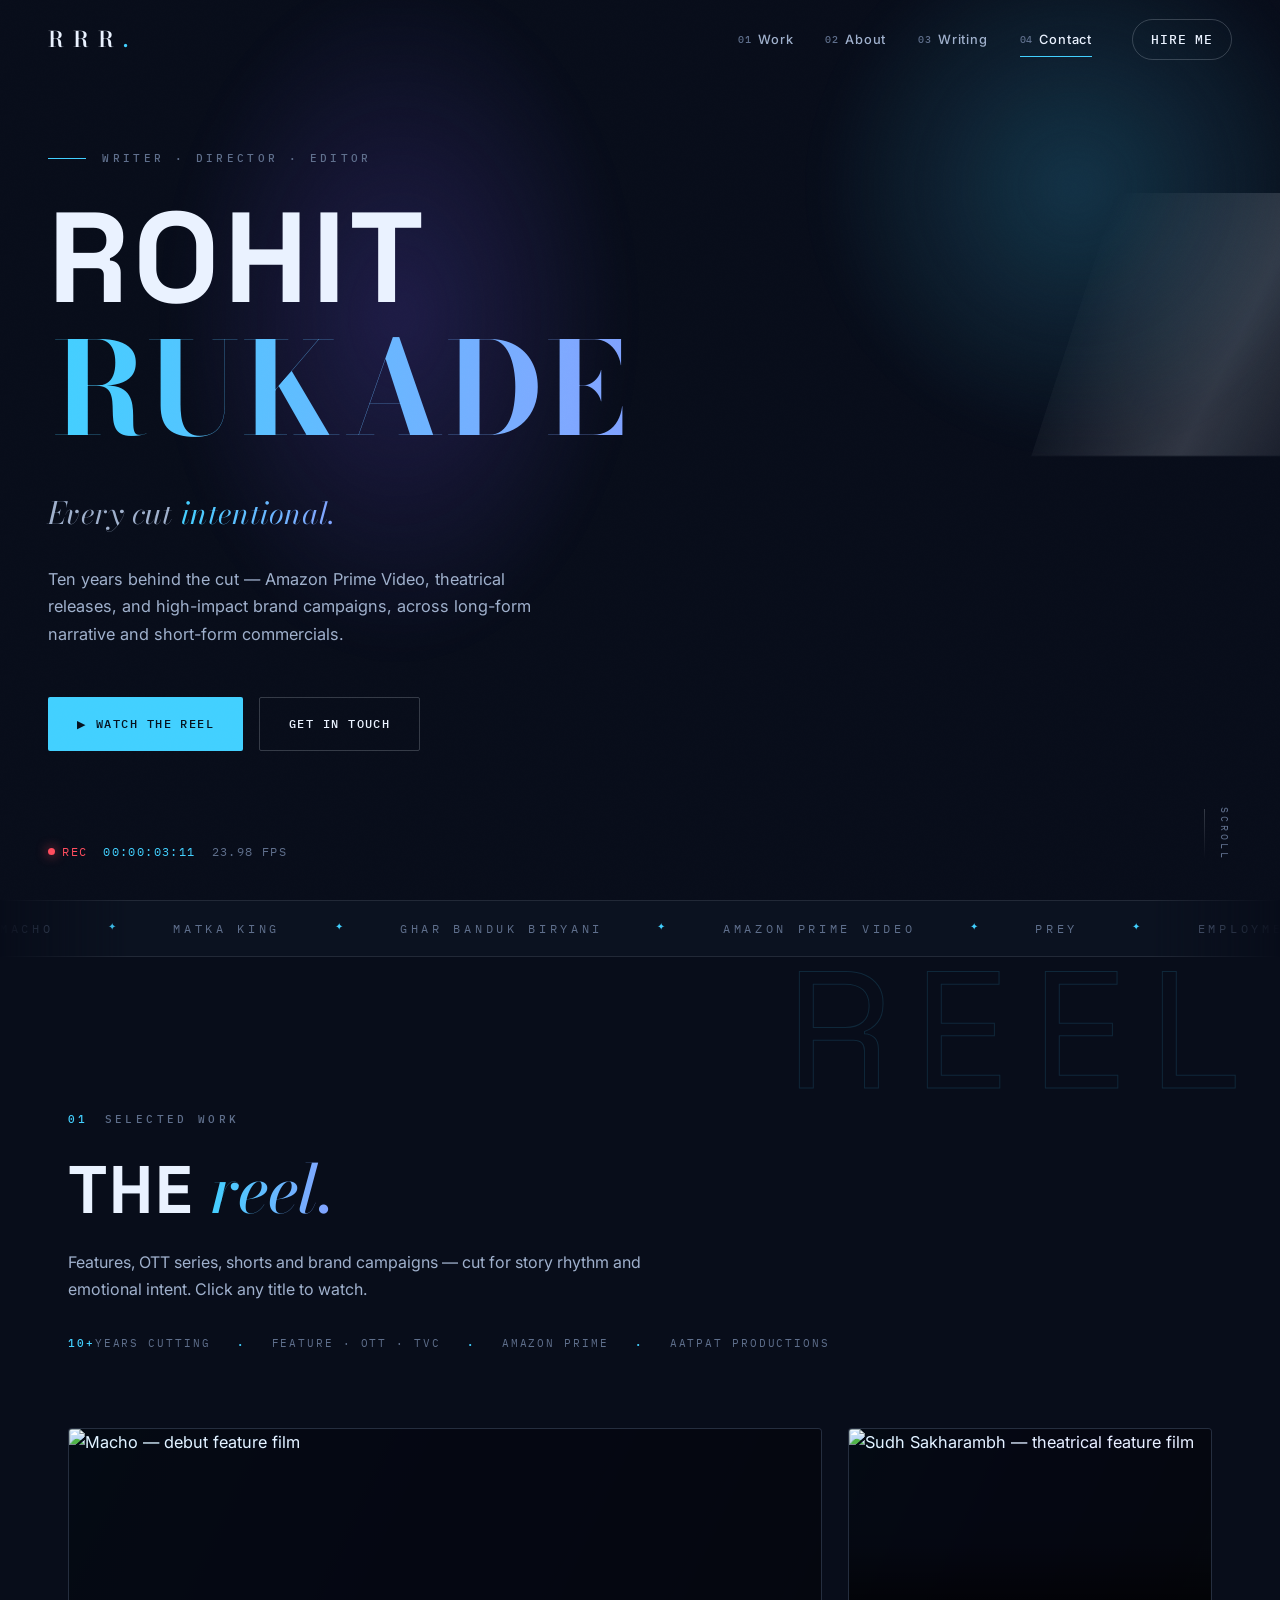
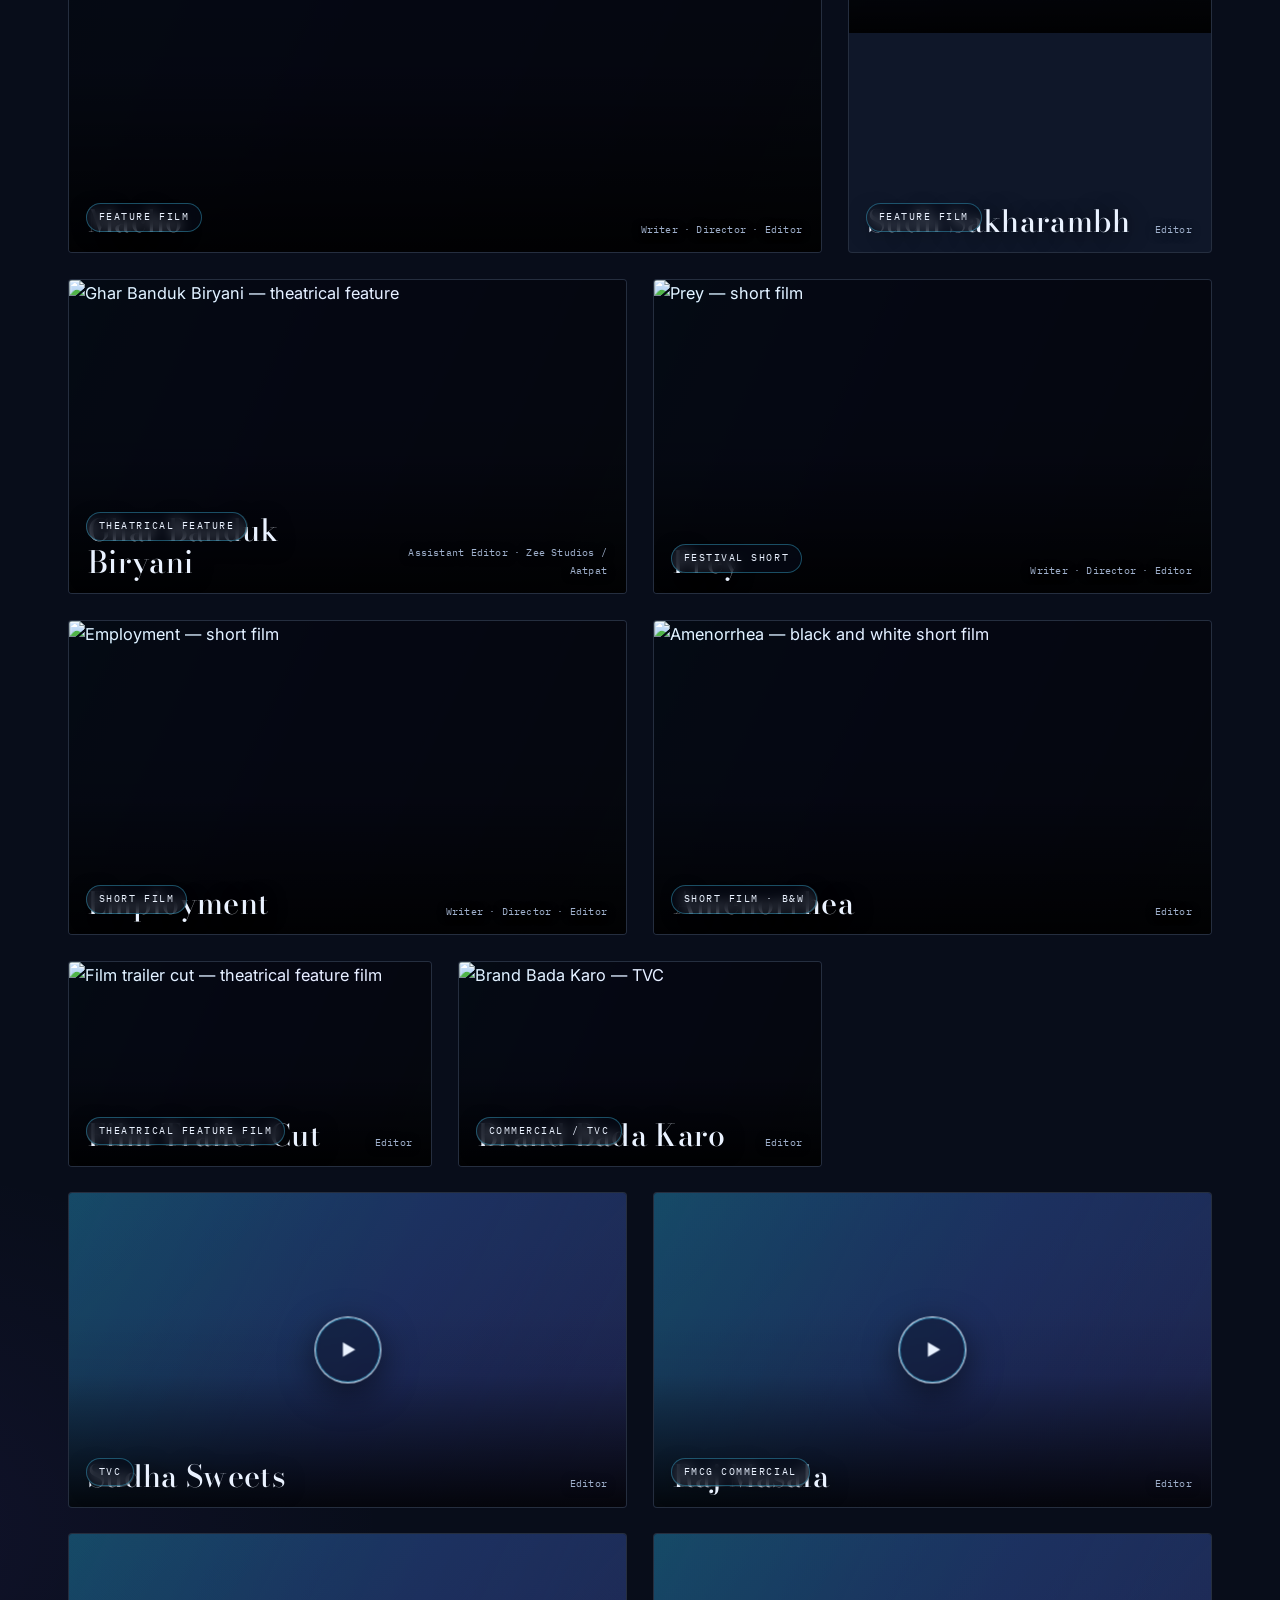
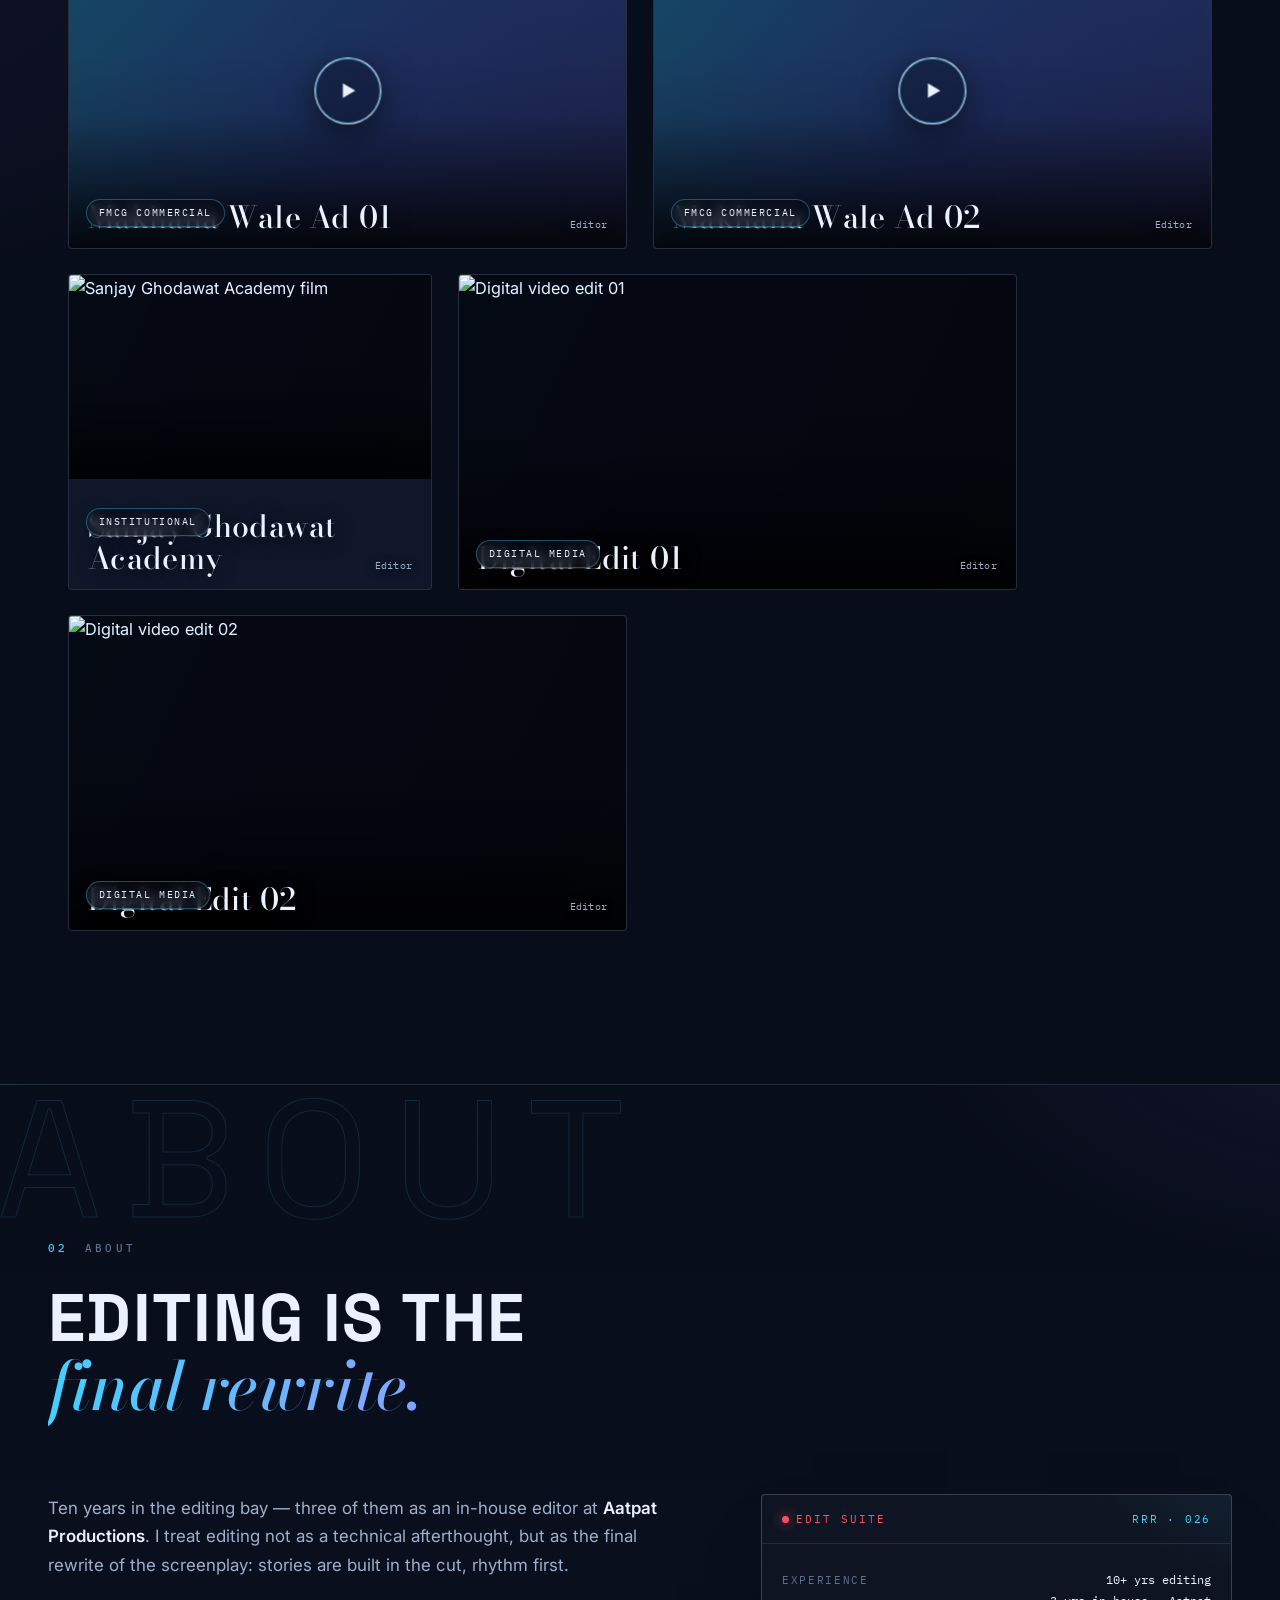
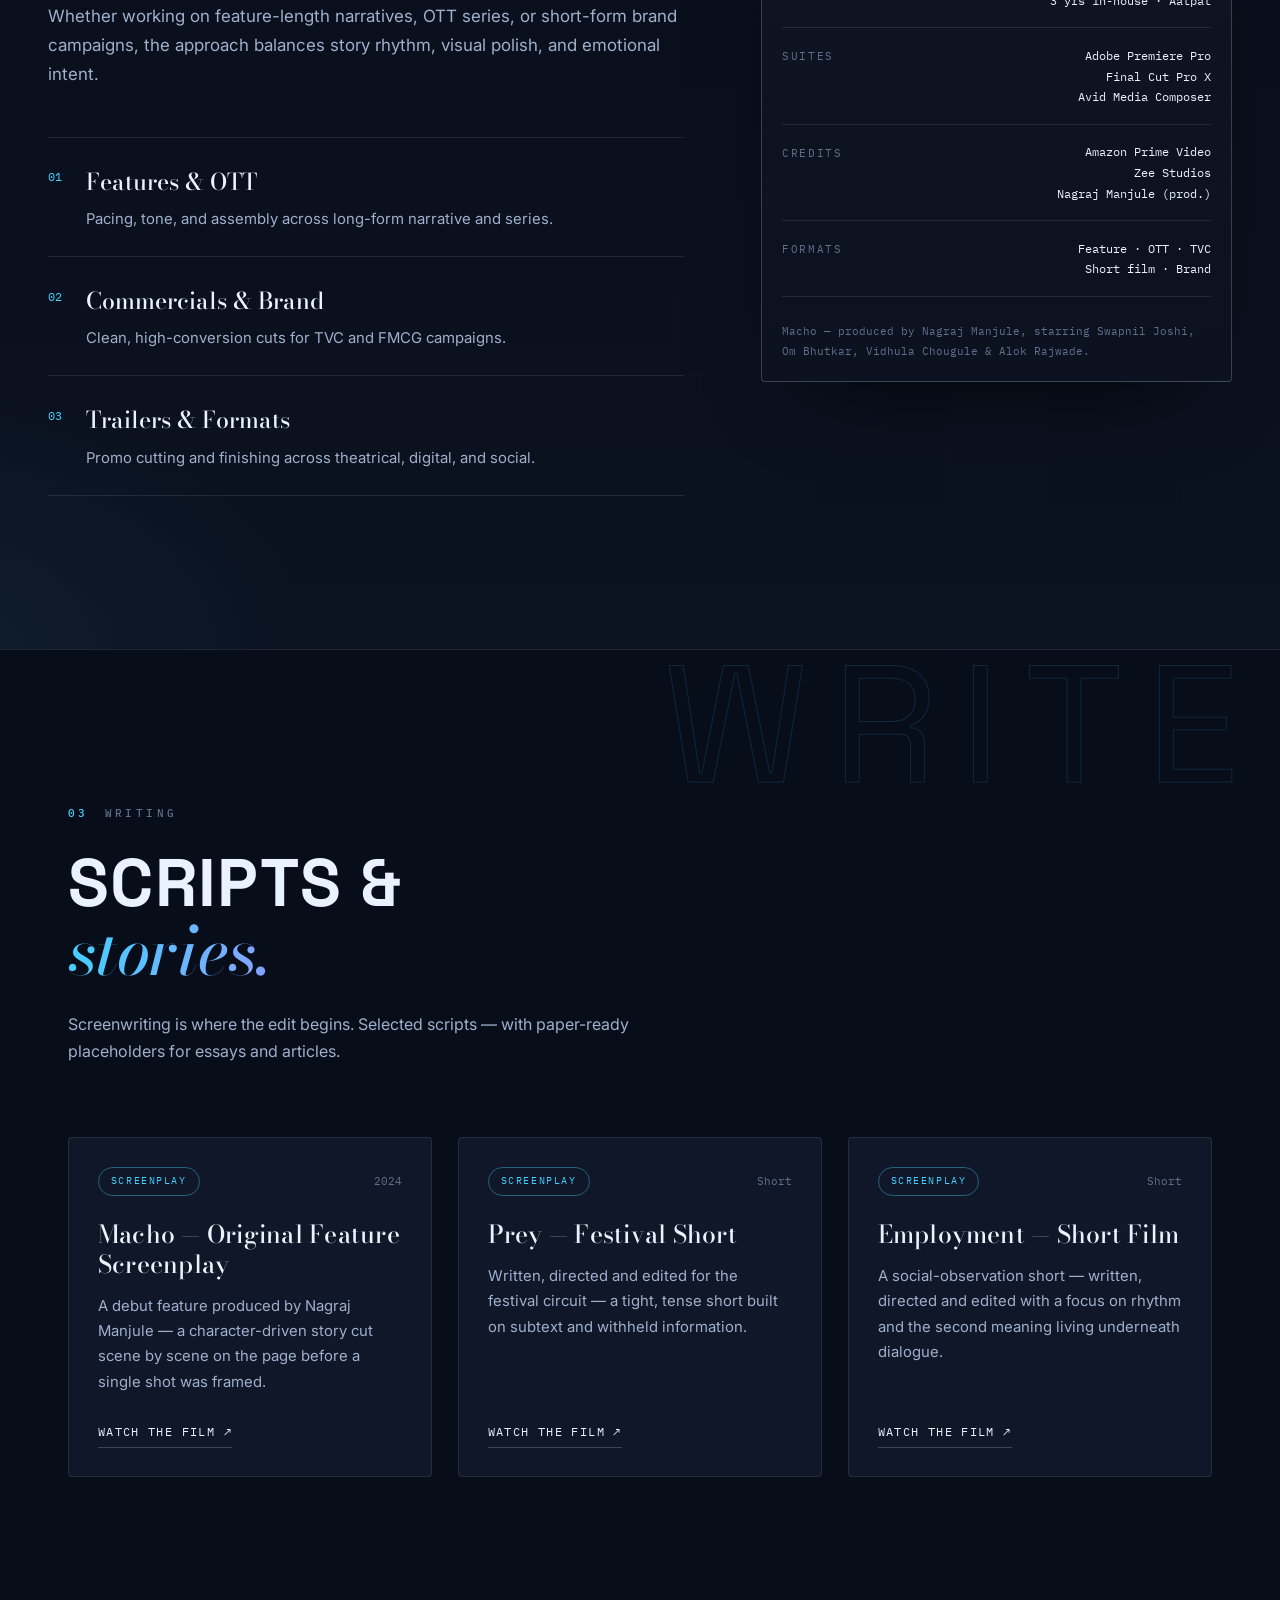
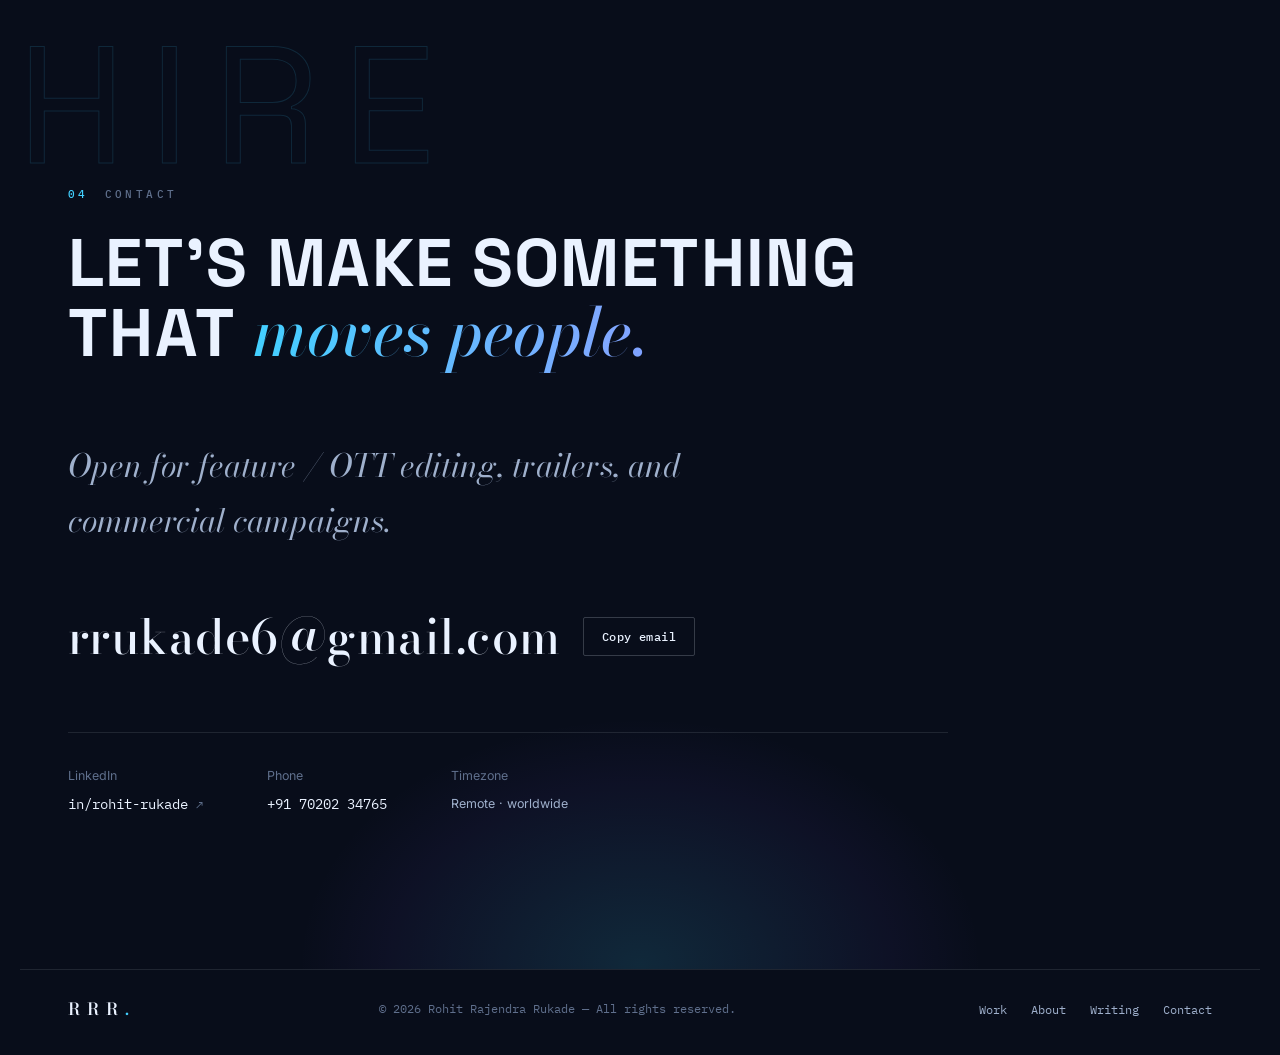
==== index.html @ d3da3f73 "Initial portfolio site: dark cinematic single-page site for Rohit Rukade Hero, video reel with YouTu" ====
<!doctype html>
<html lang="en">
<head>
  <meta charset="utf-8">
  <meta name="viewport" content="width=device-width, initial-scale=1">
  <title>Rohit Rukade — Writer · Director · Editor</title>
  <meta name="description" content="Portfolio of Rohit Rukade — writer, director and editor. Feature films, OTT series and brand campaigns. From Aatpat Productions to Amazon Prime Video.">
  <meta name="theme-color" content="#0b0b0d">

  <!-- Social sharing -->
  <meta property="og:title" content="Rohit Rukade — Writer · Director · Editor">
  <meta property="og:description" content="Directing vision. Precision editing.">
  <meta property="og:type" content="website">
  <meta property="og:url" content="https://rrukade6.github.io/portfolio-site/">

  <link rel="icon" href="data:image/svg+xml,%3Csvg xmlns='http://www.w3.org/2000/svg' viewBox='0 0 100 100'%3E%3Ctext y='.9em' font-size='80'%3E%F0%9F%8E%AC%3C/text%3E%3C/svg%3E">

  <link rel="preconnect" href="https://fonts.googleapis.com">
  <link rel="preconnect" href="https://fonts.gstatic.com" crossorigin>
  <link href="https://fonts.googleapis.com/css2?family=Bodoni+Moda:ital,opsz,wght@0,6..96,400..700;1,6..96,400..700&family=Space+Grotesk:wght@300..700&family=Inter:wght@300;400;500;600&family=IBM+Plex+Mono:wght@400;500&display=swap" rel="stylesheet">

  <link rel="stylesheet" href="styles.css">
</head>
<body>

  <!-- Film grain overlay -->
  <div class="grain" aria-hidden="true"></div>

  <!-- ============ NAV ============ -->
  <header class="nav" id="nav">
    <a class="nav__logo" href="#top" aria-label="Rohit Rukade — home">
      <span class="nav__mark">RRR<span class="nav__dot">.</span></span>
    </a>

    <nav class="nav__links" id="navLinks" aria-label="Primary">
      <a href="#work"><span class="nav__num">01</span>Work</a>
      <a href="#about"><span class="nav__num">02</span>About</a>
      <a href="#writing"><span class="nav__num">03</span>Writing</a>
      <a href="#contact"><span class="nav__num">04</span>Contact</a>
      <a class="nav__cta" href="#contact">Hire me</a>
    </nav>

    <button class="nav__toggle" id="navToggle" aria-label="Menu" aria-expanded="false">
      <span></span><span></span>
    </button>
  </header>

  <main id="top">

    <!-- ============ HERO ============ -->
    <section class="hero">
      <div class="hero__glow" aria-hidden="true"></div>

      <div class="hero__inner">
        <p class="kicker h-reveal">
          <span class="kicker__line"></span>
          Writer · Director · Editor
        </p>

        <h1 class="hero__name">
          <span class="line h-reveal" style="--d:0.05s">Rohit</span>
          <span class="line h-reveal" style="--d:0.14s"><em>Rukade</em></span>
        </h1>

        <p class="hero__tag h-reveal" style="--d:0.24s">
          <em>Every cut <span class="grad">intentional.</span></em>
        </p>

        <p class="hero__lede h-reveal" style="--d:0.32s">
          Ten years behind the cut — Amazon Prime Video, theatrical releases, and
          high-impact brand campaigns, across long-form narrative and short-form commercials.
        </p>

        <div class="hero__actions h-reveal" style="--d:0.42s">
          <a class="btn btn--primary" href="#work">
            <span class="btn__play">▶</span> Watch the reel
          </a>
          <a class="btn btn--ghost" href="#contact">Get in touch</a>
        </div>
      </div>

      <!-- Running timecode -->
      <div class="hero__tc" aria-hidden="true">
        <span class="tc__rec"><i></i>REC</span>
        <span class="tc__clock" id="tcClock">00:00:00:00</span>
        <span class="tc__fmt">23.98 FPS</span>
      </div>

      <a class="hero__scroll" href="#work" aria-label="Scroll to work">
        <span>Scroll</span>
        <i></i>
      </a>
    </section>

    <!-- ============ CREDIT MARQUEE ============ -->
    <div class="marquee" aria-hidden="true">
      <div class="marquee__track">
        <span>Macho</span><i>✦</i>
        <span>Matka King</span><i>✦</i>
        <span>Ghar Banduk Biryani</span><i>✦</i>
        <span>Amazon Prime Video</span><i>✦</i>
        <span>Prey</span><i>✦</i>
        <span>Employment</span><i>✦</i>
        <span>Brand Bada Karo</span><i>✦</i>
        <span>Zee Studios</span><i>✦</i>
        <span>Nagraj Manjule</span><i>✦</i>
        <span>Macho</span><i>✦</i>
        <span>Matka King</span><i>✦</i>
        <span>Ghar Banduk Biryani</span><i>✦</i>
        <span>Amazon Prime Video</span><i>✦</i>
        <span>Prey</span><i>✦</i>
        <span>Employment</span><i>✦</i>
        <span>Brand Bada Karo</span><i>✦</i>
        <span>Zee Studios</span><i>✦</i>
        <span>Nagraj Manjule</span><i>✦</i>
      </div>
    </div>

    <!-- ============ WORK / REEL ============ -->
    <section class="section" id="work">
      <span class="mega mega--right" aria-hidden="true">Reel</span>
      <header class="section__head reveal">
        <p class="kicker"><span class="kicker__num">01</span> Selected work</p>
        <h2 class="section__title">The <em class="grad">reel.</em></h2>
        <p class="section__lede">
          Features, OTT series, shorts and brand campaigns — cut for story rhythm and emotional intent.
          Click any title to watch.
        </p>
        <ul class="stats reveal">
          <li><b>10+</b> years cutting</li>
          <li>Feature · OTT · TVC</li>
          <li>Amazon Prime</li>
          <li>Aatpat Productions</li>
        </ul>
      </header>

      <div class="grid">
        <!--
          Each card: data-video = video embed source, data-title = caption shown in the player modal.
          YouTube  → data-video = the 11-char video ID.
          Vimeo    → add class "card--vimeo", data-video = the numeric Vimeo ID.
          Drive    → add class "card--drive", data-video = the Drive file ID (or the full drive.google.com URL).
        -->
        <article class="card c-8 card--featured reveal" data-video="kiEg4vUQw8E" data-title="Macho — Debut Feature Film" tabindex="0" role="button" aria-label="Play video: Macho — debut feature film">
          <div class="card__media">
            <img src="https://img.youtube.com/vi/kiEg4vUQw8E/hqdefault.jpg" alt="Macho — debut feature film" loading="eager">
            <span class="card__play" aria-hidden="true">▶</span>
          </div>
          <div class="card__body">
            <span class="card__tag">Feature Film</span>
            <h3>Macho</h3>
            <p class="card__role">Writer · Director · Editor</p>
          </div>
        </article>

        <article class="card c-4 reveal" style="--d:0.08s" data-video="9T1oy0y8-zY" data-title="Sudh Sakharambh — Theatrical Feature Film" tabindex="0" role="button" aria-label="Play video: Sudh Sakharambh — theatrical feature film">
          <div class="card__media">
            <img src="https://img.youtube.com/vi/9T1oy0y8-zY/hqdefault.jpg" alt="Sudh Sakharambh — theatrical feature film" loading="lazy">
            <span class="card__play" aria-hidden="true">▶</span>
          </div>
          <div class="card__body">
            <span class="card__tag">Feature Film</span>
            <h3>Sudh Sakharambh</h3>
            <p class="card__role">Editor</p>
          </div>
        </article>

        <article class="card c-6 reveal" data-video="_GEf5U9i6-w" data-title="Ghar Banduk Biryani — Theatrical Feature" tabindex="0" role="button" aria-label="Play video: Ghar Banduk Biryani — theatrical feature">
          <div class="card__media">
            <img src="https://img.youtube.com/vi/_GEf5U9i6-w/hqdefault.jpg" alt="Ghar Banduk Biryani — theatrical feature" loading="lazy">
            <span class="card__play" aria-hidden="true">▶</span>
          </div>
          <div class="card__body">
            <span class="card__tag">Theatrical Feature</span>
            <h3>Ghar Banduk Biryani</h3>
            <p class="card__role">Assistant Editor · Zee Studios / Aatpat</p>
          </div>
        </article>

        <article class="card c-6 reveal" style="--d:0.08s" data-video="I2HgXMA2DrU" data-title="Prey — Short Film" tabindex="0" role="button" aria-label="Play video: Prey — short film">
          <div class="card__media">
            <img src="https://img.youtube.com/vi/I2HgXMA2DrU/hqdefault.jpg" alt="Prey — short film" loading="lazy">
            <span class="card__play" aria-hidden="true">▶</span>
          </div>
          <div class="card__body">
            <span class="card__tag">Festival Short</span>
            <h3>Prey</h3>
            <p class="card__role">Writer · Director · Editor</p>
          </div>
        </article>

        <article class="card c-6 reveal" data-video="o6RJs1oDrAk" data-title="Employment — Short Film" tabindex="0" role="button" aria-label="Play video: Employment — short film">
          <div class="card__media">
            <img src="https://img.youtube.com/vi/o6RJs1oDrAk/hqdefault.jpg" alt="Employment — short film" loading="lazy">
            <span class="card__play" aria-hidden="true">▶</span>
          </div>
          <div class="card__body">
            <span class="card__tag">Short Film</span>
            <h3>Employment</h3>
            <p class="card__role">Writer · Director · Editor</p>
          </div>
        </article>

        <article class="card c-6 reveal" style="--d:0.08s" data-video="9krmH4RnvjA" data-title="Amenorrhea — Black & White Short Film" tabindex="0" role="button" aria-label="Play video: Amenorrhea — black and white short film">
          <div class="card__media">
            <img src="https://img.youtube.com/vi/9krmH4RnvjA/hqdefault.jpg" alt="Amenorrhea — black and white short film" loading="lazy">
            <span class="card__play" aria-hidden="true">▶</span>
          </div>
          <div class="card__body">
            <span class="card__tag">Short Film · B&W</span>
            <h3>Amenorrhea</h3>
            <p class="card__role">Editor</p>
          </div>
        </article>

        <article class="card c-4 reveal" data-video="dqY4ovLaFnk" data-title="Film Trailer Cut — Theatrical Feature Film" tabindex="0" role="button" aria-label="Play video: film trailer cut — theatrical feature film">
          <div class="card__media">
            <img src="https://img.youtube.com/vi/dqY4ovLaFnk/hqdefault.jpg" alt="Film trailer cut — theatrical feature film" loading="lazy">
            <span class="card__play" aria-hidden="true">▶</span>
          </div>
          <div class="card__body">
            <span class="card__tag">Theatrical Feature Film</span>
            <h3>Film Trailer Cut</h3>
            <p class="card__role">Editor</p>
          </div>
        </article>

        <article class="card c-4 reveal" style="--d:0.08s" data-video="0pEJL-O1SHQ" data-title="Brand Bada Karo — TVC" tabindex="0" role="button" aria-label="Play video: Brand Bada Karo — TVC">
          <div class="card__media">
            <img src="https://img.youtube.com/vi/0pEJL-O1SHQ/hqdefault.jpg" alt="Brand Bada Karo — TVC" loading="lazy">
            <span class="card__play" aria-hidden="true">▶</span>
          </div>
          <div class="card__body">
            <span class="card__tag">Commercial / TVC</span>
            <h3>Brand Bada Karo</h3>
            <p class="card__role">Editor</p>
          </div>
        </article>

        <!--
          GOOGLE DRIVE ADS — all four wired (Sudha Sweets, Raj Masala, Makhana 01, Makhana 02).
        -->
        <article class="card c-6 card--drive reveal" data-video="1mnYkAYDnfEYIWJ3vyBNmz6D-wc0Svjts" data-title="Sudha Sweets — TVC" tabindex="0" role="button" aria-label="Play: Sudha Sweets — TVC">
          <div class="card__media is-drive">
            <span class="card__play" aria-hidden="true">▶</span>
          </div>
          <div class="card__body">
            <span class="card__tag">TVC</span>
            <h3>Sudha Sweets</h3>
            <p class="card__role">Editor</p>
          </div>
        </article>

        <article class="card c-6 card--drive reveal" style="--d:0.08s" data-video="1IPNOhgnj2VwW7rVNKIsBiZ-s1AiL5DFE" data-title="Raj Masala — TVC" tabindex="0" role="button" aria-label="Play: Raj Masala — TVC ad">
          <div class="card__media is-drive">
            <span class="card__play" aria-hidden="true">▶</span>
          </div>
          <div class="card__body">
            <span class="card__tag">FMCG Commercial</span>
            <h3>Raj Masala</h3>
            <p class="card__role">Editor</p>
          </div>
        </article>

        <article class="card c-6 card--drive reveal" data-video="1PGyj3y0_YqYMTHAH6E9QulzAMW2wPCvT" data-title="Makhana Wale Ad 01 — TVC" tabindex="0" role="button" aria-label="Play: Makhana Wale ad 01 — TVC">
          <div class="card__media is-drive">
            <span class="card__play" aria-hidden="true">▶</span>
          </div>
          <div class="card__body">
            <span class="card__tag">FMCG Commercial</span>
            <h3>Makhana Wale Ad 01</h3>
            <p class="card__role">Editor</p>
          </div>
        </article>

        <article class="card c-6 card--drive reveal" style="--d:0.08s" data-video="1_M5GtyS-YzFw3Il31KgGgd-PGDlzqEOY" data-title="Makhana Wale Ad 02 — TVC" tabindex="0" role="button" aria-label="Play: Makhana Wale ad 02 — TVC">
          <div class="card__media is-drive">
            <span class="card__play" aria-hidden="true">▶</span>
          </div>
          <div class="card__body">
            <span class="card__tag">FMCG Commercial</span>
            <h3>Makhana Wale Ad 02</h3>
            <p class="card__role">Editor</p>
          </div>
        </article>

        <article class="card c-4 reveal" data-video="i0k1usODKGY" data-title="Sanjay Ghodawat Academy — Institutional" tabindex="0" role="button" aria-label="Play video: Sanjay Ghodawat Academy">
          <div class="card__media">
            <img src="https://img.youtube.com/vi/i0k1usODKGY/hqdefault.jpg" alt="Sanjay Ghodawat Academy film" loading="lazy">
            <span class="card__play" aria-hidden="true">▶</span>
          </div>
          <div class="card__body">
            <span class="card__tag">Institutional</span>
            <h3>Sanjay Ghodawat Academy</h3>
            <p class="card__role">Editor</p>
          </div>
        </article>

        <article class="card c-6 reveal" data-video="y_Y7JmiZJac" data-title="Digital Video Edit 01" tabindex="0" role="button" aria-label="Play video: digital video edit 01">
          <div class="card__media">
            <img src="https://img.youtube.com/vi/y_Y7JmiZJac/hqdefault.jpg" alt="Digital video edit 01" loading="lazy">
            <span class="card__play" aria-hidden="true">▶</span>
          </div>
          <div class="card__body">
            <span class="card__tag">Digital Media</span>
            <h3>Digital Edit 01</h3>
            <p class="card__role">Editor</p>
          </div>
        </article>

        <article class="card c-6 reveal" style="--d:0.08s" data-video="XUXn5NBpxho" data-title="Digital Video Edit 02" tabindex="0" role="button" aria-label="Play video: digital video edit 02">
          <div class="card__media">
            <img src="https://img.youtube.com/vi/XUXn5NBpxho/hqdefault.jpg" alt="Digital video edit 02" loading="lazy">
            <span class="card__play" aria-hidden="true">▶</span>
          </div>
          <div class="card__body">
            <span class="card__tag">Digital Media</span>
            <h3>Digital Edit 02</h3>
            <p class="card__role">Editor</p>
          </div>
        </article>
      </div>
    </section>

    <!-- ============ ABOUT ============ -->
    <section class="section section--alt" id="about">
      <span class="mega mega--left" aria-hidden="true">About</span>
      <header class="section__head reveal">
        <p class="kicker"><span class="kicker__num">02</span> About</p>
        <h2 class="section__title">Editing is the<br><em class="grad">final rewrite.</em></h2>
      </header>

      <div class="about">
        <div class="about__bio reveal">
          <p>
            Ten years in the editing bay — three of them as an in-house editor at
            <strong>Aatpat Productions</strong>. I treat editing not as a technical
            afterthought, but as the final rewrite of the screenplay: stories are built
            in the cut, rhythm first.
          </p>
          <p>
            Whether working on feature-length narratives, OTT series, or short-form brand
            campaigns, the approach balances story rhythm, visual polish, and emotional intent.
          </p>

          <ul class="services">
            <li>
              <span class="services__num">01</span>
              <div>
                <h3>Features &amp; OTT</h3>
                <p>Pacing, tone, and assembly across long-form narrative and series.</p>
              </div>
            </li>
            <li>
              <span class="services__num">02</span>
              <div>
                <h3>Commercials &amp; Brand</h3>
                <p>Clean, high-conversion cuts for TVC and FMCG campaigns.</p>
              </div>
            </li>
            <li>
              <span class="services__num">03</span>
              <div>
                <h3>Trailers &amp; Formats</h3>
                <p>Promo cutting and finishing across theatrical, digital, and social.</p>
              </div>
            </li>
          </ul>
        </div>

        <aside class="spec reveal" style="--d:0.1s" aria-label="Credits and details">
          <div class="spec__head">
            <span class="tc__rec"><i></i>EDIT SUITE</span>
            <span class="spec__code">RRR · 026</span>
          </div>
          <dl>
            <div class="spec__row"><dt>Experience</dt><dd>10+ yrs editing<br>3 yrs in-house · Aatpat</dd></div>
            <div class="spec__row"><dt>Suites</dt><dd>Adobe Premiere Pro<br>Final Cut Pro X<br>Avid Media Composer</dd></div>
            <div class="spec__row"><dt>Credits</dt><dd>Amazon Prime Video<br>Zee Studios<br>Nagraj Manjule (prod.)</dd></div>
            <div class="spec__row"><dt>Formats</dt><dd>Feature · OTT · TVC<br>Short film · Brand</dd></div>
          </dl>
          <p class="spec__foot">Macho — produced by Nagraj Manjule, starring Swapnil Joshi, Om Bhutkar, Vidhula Chougule &amp; Alok Rajwade.</p>
        </aside>
      </div>
    </section>

    <!-- ============ WRITING ============ -->
    <section class="section" id="writing">
      <span class="mega mega--right" aria-hidden="true">Write</span>
      <header class="section__head reveal">
        <p class="kicker"><span class="kicker__num">03</span> Writing</p>
        <h2 class="section__title">Scripts &amp;<br><em class="grad">stories.</em></h2>
        <p class="section__lede">
          Screenwriting is where the edit begins. Selected scripts — with paper-ready placeholders
          for essays and articles.
        </p>
      </header>

      <div class="writing">
        <!--
          WRITING SAMPLES — how to add yours:
          Copy one <article class="writing__card"> block, change the title, line and link.
          For an article/essay hosted elsewhere, put its URL in the href below (or "read" text).
          The label chip can be: "Screenplay" · "Essay" · "Note" · "Article".
        -->
        <article class="writing__card reveal">
          <div class="writing__top">
            <span class="writing__chip">Screenplay</span>
            <span class="writing__year">2024</span>
          </div>
          <h3>Macho — Original Feature Screenplay</h3>
          <p>A debut feature produced by Nagraj Manjule — a character-driven story cut scene by scene on the page before a single shot was framed.</p>
          <a href="https://www.youtube.com/watch?v=kiEg4vUQw8E" target="_blank" rel="noopener">Watch the film <span aria-hidden="true">↗</span></a>
        </article>

        <article class="writing__card reveal" style="--d:0.08s">
          <div class="writing__top">
            <span class="writing__chip">Screenplay</span>
            <span class="writing__year">Short</span>
          </div>
          <h3>Prey — Festival Short</h3>
          <p>Written, directed and edited for the festival circuit — a tight, tense short built on subtext and withheld information.</p>
          <a href="https://www.youtube.com/watch?v=I2HgXMA2DrU" target="_blank" rel="noopener">Watch the film <span aria-hidden="true">↗</span></a>
        </article>

        <article class="writing__card reveal" style="--d:0.16s">
          <div class="writing__top">
            <span class="writing__chip">Screenplay</span>
            <span class="writing__year">Short</span>
          </div>
          <h3>Employment — Short Film</h3>
          <p>A social-observation short — written, directed and edited with a focus on rhythm and the second meaning living underneath dialogue.</p>
          <a href="https://www.youtube.com/watch?v=o6RJs1oDrAk" target="_blank" rel="noopener">Watch the film <span aria-hidden="true">↗</span></a>
        </article>
      </div>
    </section>

    <!-- ============ CONTACT ============ -->
    <section class="section contact" id="contact">
      <div class="contact__glow" aria-hidden="true"></div>
      <span class="mega mega--left" aria-hidden="true">Hire</span>

      <header class="section__head reveal">
        <p class="kicker"><span class="kicker__num">04</span> Contact</p>
        <h2 class="section__title">Let’s make something<br>that <em class="grad">moves people.</em></h2>
      </header>

      <div class="contact__body reveal">
        <p class="contact__line">
          Open for feature / OTT editing, trailers, and commercial campaigns.
        </p>

        <div class="contact__email">
          <a class="contact__mail" href="mailto:rrukade6@gmail.com?subject=Project%20enquiry%20—%20Rohit%20Rukade">rrukade6@gmail.com</a>
          <button class="btn btn--ghost btn--copy" id="copyEmail" aria-live="polite">Copy email</button>
        </div>

        <ul class="contact__meta">
          <li><span>LinkedIn</span><a href="https://www.linkedin.com/in/rohit-rukade-925a28328/" target="_blank" rel="noopener">in/rohit-rukade <span aria-hidden="true">↗</span></a></li>
          <li><span>Phone</span><a href="tel:+917020234765">+91 70202 34765</a></li>
          <li><span>Timezone</span><span class="muted">Remote · worldwide</span></li>
        </ul>
      </div>
    </section>

  </main>

  <!-- ============ FOOTER ============ -->
  <footer class="footer">
    <a class="footer__logo" href="#top" aria-label="Back to top">RRR<span>.</span></a>
    <p>© <span id="year">2026</span> Rohit Rajendra Rukade — All rights reserved.</p>
    <nav class="footer__links" aria-label="Footer">
      <a href="#work">Work</a>
      <a href="#about">About</a>
      <a href="#writing">Writing</a>
      <a href="#contact">Contact</a>
    </nav>
  </footer>

  <!-- ============ VIDEO MODAL ============ -->
  <div class="modal" id="videoModal" hidden>
    <div class="modal__backdrop" data-close></div>
    <div class="modal__panel" role="dialog" aria-modal="true" aria-labelledby="modalTitle">
      <button class="modal__close" data-close aria-label="Close video">✕</button>
      <div class="modal__frame">
        <!-- The iframe src is set by script.js when a card is clicked -->
        <iframe id="modalFrame" title="Video player" allow="accelerometer; autoplay; clipboard-write; encrypted-media; gyroscope; picture-in-picture; web-share" allowfullscreen></iframe>
      </div>
      <p class="modal__caption" id="modalTitle"></p>
    </div>
  </div>

  <script src="script.js"></script>
</body>
</html>
---- styles.css ----
/* ==========================================================================
   ROHIT RUKADE — PORTFOLIO · "RRR"
   Electric Blue theme:
   - Navy-black base with visible cyan + violet radial glows (not a black void)
   - Bodoni Moda (display) + Inter (body) + IBM Plex Mono (labels)
   - Electric cyan + violet as the two-tone identity, no yellow
   - B&W "noir grade" thumbnails that resolve to full color on hover
   ========================================================================== */

:root {
  /* palette */
  --bg:         #080d1a;
  --bg-soft:    #0b1220;
  --surface:    #0f1729;
  --ink:        #eaf2ff;
  --ink-dim:    #9fb0cc;
  --ink-faint:  #5f6f8c;

  --cyan:        #42d0ff;
  --cyan-rgb:    66, 208, 255;
  --violet:      #7c5cff;
  --violet-rgb:  124, 92, 255;
  --red:         #ff4d5e;
  --red-rgb:     255, 77, 94;

  --line:        rgba(234, 242, 255, 0.1);
  --line-strong: rgba(234, 242, 255, 0.2);

  /* type */
  --display: "Bodoni Moda", "Playfair Display", Georgia, serif;
  --head:    "Space Grotesk", "Segoe UI", -apple-system, sans-serif;
  --sans:    "Inter", -apple-system, BlinkMacSystemFont, "Segoe UI", sans-serif;
  --mono:    "IBM Plex Mono", ui-monospace, SFMono-Regular, Menlo, monospace;

  /* layout */
  --gutter: clamp(1.25rem, 4vw, 3rem);
  --maxw:   1240px;
  --nav-h:  5rem;
}

/* ---------- reset ---------- */
*, *::before, *::after { box-sizing: border-box; margin: 0; padding: 0; }

html { scroll-behavior: smooth; scroll-padding-top: calc(var(--nav-h) + 0.5rem); }

body {
  background: var(--bg);
  color: var(--ink);
  font-family: var(--sans);
  font-size: 1.02rem;
  line-height: 1.7;
  -webkit-font-smoothing: antialiased;
  text-rendering: optimizeLegibility;
  overflow-x: hidden;
  background-image:
    radial-gradient(1000px 520px at 88% -10%, rgba(var(--cyan-rgb), 0.08), transparent 60%),
    radial-gradient(900px 620px at -12% 42%, rgba(var(--violet-rgb), 0.08), transparent 60%);
}

img { display: block; max-width: 100%; }
a { color: inherit; text-decoration: none; }
ul { list-style: none; }
em { font-family: var(--display); font-style: italic; }

::selection { background: var(--cyan); color: #06121f; }

:focus-visible { outline: 2px solid var(--cyan); outline-offset: 3px; border-radius: 2px; }

body.no-scroll { overflow: hidden; }

/* ---------- cyan -> violet shimmer ---------- */
.grad {
  background: linear-gradient(92deg, var(--cyan) 0%, #7fa8ff 45%, var(--violet) 100%);
  background-size: 200% auto;
  -webkit-background-clip: text;
  background-clip: text;
  color: transparent;
  animation: shimmer 6s ease-in-out infinite alternate;
}
@keyframes shimmer { from { background-position: 0% 0%; } to { background-position: 100% 0; } }

/* ---------- film grain ---------- */
.grain {
  position: fixed;
  inset: 0;
  z-index: 4000;
  pointer-events: none;
  opacity: 0.045;
  mix-blend-mode: overlay;
  background-image: url("data:image/svg+xml,%3Csvg xmlns='http://www.w3.org/2000/svg' width='140' height='140'%3E%3Cfilter id='n'%3E%3CfeTurbulence type='fractalNoise' baseFrequency='0.85' numOctaves='2' stitchTiles='stitch'/%3E%3C/filter%3E%3Crect width='100%25' height='100%25' filter='url(%23n)' opacity='0.4'/%3E%3C/svg%3E");
}

/* ==========================================================================
   NAV
   ========================================================================== */
.nav {
  position: fixed;
  top: 0; left: 0; right: 0;
  z-index: 1000;
  display: flex;
  align-items: center;
  justify-content: space-between;
  height: var(--nav-h);
  padding: 0 var(--gutter);
  border-bottom: 1px solid transparent;
  transition: background 0.35s ease, border-color 0.35s ease, backdrop-filter 0.35s ease;
}
.nav.scrolled {
  background: rgba(8, 13, 26, 0.82);
  backdrop-filter: blur(16px);
  -webkit-backdrop-filter: blur(16px);
  border-bottom-color: var(--line);
}

/* RRR monogram wordmark */
.nav__logo { font-family: var(--display); font-size: 1.35rem; font-weight: 600; letter-spacing: 0.42em; line-height: 1; }
.nav__mark { color: var(--ink); }
.nav__dot { color: var(--cyan); }

.nav__links { display: flex; align-items: center; gap: clamp(1.1rem, 2.5vw, 2.1rem); }

.nav__links a { position: relative; font-size: 0.8rem; font-weight: 500; letter-spacing: 0.06em; color: var(--ink-dim); padding: 0.4rem 0; transition: color 0.25s ease; }
.nav__links a:hover, .nav__links a.active { color: var(--ink); }

.nav__links a::after {
  content: "";
  position: absolute;
  left: 0; bottom: 0;
  width: 100%; height: 1px;
  background: var(--cyan);
  transform: scaleX(0);
  transform-origin: left;
  transition: transform 0.3s ease;
}
.nav__links a:hover::after, .nav__links a.active::after { transform: scaleX(1); }

.nav__num { font-family: var(--mono); font-size: 0.6rem; color: var(--ink-faint); margin-right: 0.4rem; vertical-align: 1px; }

.nav__cta {
  font-family: var(--mono);
  font-size: 0.7rem;
  letter-spacing: 0.1em;
  text-transform: uppercase;
  border: 1px solid var(--line-strong);
  border-radius: 99px;
  padding: 0.55rem 1.15rem !important;
  margin-left: 0.5rem;
  color: var(--ink) !important;
  transition: background 0.3s ease, color 0.3s ease, border-color 0.3s ease, box-shadow 0.3s ease !important;
}
.nav__cta::after { display: none; }
.nav__cta:hover { background: var(--cyan); color: #06121f !important; border-color: var(--cyan); box-shadow: 0 8px 26px -10px rgba(var(--cyan-rgb), 0.6); }

.nav__toggle { display: none; flex-direction: column; gap: 6px; background: none; border: 0; cursor: pointer; padding: 0.5rem; }
.nav__toggle span { width: 26px; height: 2px; background: var(--ink); transition: transform 0.3s ease, opacity 0.3s ease; }
.nav__toggle[aria-expanded="true"] span:nth-child(1) { transform: translateY(8px) rotate(45deg); }
.nav__toggle[aria-expanded="true"] span:nth-child(2) { transform: translateY(0) rotate(-45deg); }

/* ==========================================================================
   SHARED
   ========================================================================== */
.section { position: relative; max-width: var(--maxw); margin: 0 auto; padding: clamp(6rem, 12vw, 10rem) var(--gutter); overflow: hidden; }
.section__head, .grid, .about, .writing, .contact__body { position: relative; z-index: 1; }

.section--alt {
  max-width: none;
  background:
    radial-gradient(820px 460px at 108% -8%, rgba(var(--violet-rgb), 0.1), transparent 60%),
    radial-gradient(700px 440px at -8% 100%, rgba(var(--cyan-rgb), 0.07), transparent 60%),
    linear-gradient(180deg, var(--bg) 0%, var(--bg-soft) 100%);
  border-top: 1px solid var(--line);
  border-bottom: 1px solid var(--line);
}
.section--alt .section__head, .section--alt .about { max-width: var(--maxw); margin-left: auto; margin-right: auto; }

/* ghost outlined word behind each section */
.mega {
  position: absolute;
  top: -0.05em;
  z-index: 0;
  font-family: var(--head);
  font-weight: 400;
  text-transform: uppercase;
  letter-spacing: 0.14em;
  line-height: 1;
  font-size: clamp(4rem, 13vw, 12rem);
  color: transparent;
  -webkit-text-stroke: 1px rgba(var(--cyan-rgb), 0.14);
  pointer-events: none;
  user-select: none;
  white-space: nowrap;
}
.mega--right { right: -0.02em; }
.mega--left  { left: -0.02em; }

.section__head { margin-bottom: clamp(3rem, 6vw, 4.5rem); }

.kicker { display: flex; align-items: center; gap: 1rem; font-family: var(--mono); font-size: 0.7rem; font-weight: 500; letter-spacing: 0.3em; text-transform: uppercase; color: var(--ink-faint); margin-bottom: 1.6rem; }
.kicker__num { color: var(--cyan); }
.kicker__line { display: inline-block; width: 2.4rem; height: 1px; background: var(--cyan); }

.section__title { font-family: var(--head); font-weight: 700; text-transform: uppercase; font-size: clamp(2.2rem, 5.5vw, 4.2rem); line-height: 1.02; letter-spacing: 0.02em; }
.section__title em { font-family: var(--display); font-style: italic; font-weight: 500; text-transform: none; letter-spacing: -0.01em; }

.section__lede { max-width: 38rem; margin-top: 1.5rem; color: var(--ink-dim); font-size: 1rem; }

/* credits / stats strip */
.stats { display: flex; flex-wrap: wrap; align-items: center; margin-top: 1.8rem; font-family: var(--mono); font-size: 0.66rem; letter-spacing: 0.18em; text-transform: uppercase; color: var(--ink-faint); }
.stats li { display: flex; align-items: center; }
.stats li + li::before { content: "·"; color: var(--cyan); margin: 0 1.6rem; font-size: 0.9rem; }
.stats b { color: var(--cyan); font-weight: 500; }

/* ---------- buttons ---------- */
.btn {
  display: inline-flex;
  align-items: center;
  gap: 0.6rem;
  font-family: var(--mono);
  font-size: 0.76rem;
  font-weight: 500;
  letter-spacing: 0.12em;
  text-transform: uppercase;
  border-radius: 2px;
  padding: 1rem 1.8rem;
  cursor: pointer;
  transition: transform 0.3s ease, background 0.3s ease, border-color 0.3s ease, color 0.3s ease, box-shadow 0.3s ease;
}

.btn--primary { background: var(--cyan); color: #06121f; }
.btn--primary:hover { transform: translateY(-2px); box-shadow: 0 18px 44px -18px rgba(var(--cyan-rgb), 0.75); }
.btn__play { font-size: 0.68rem; }

.btn--ghost { background: transparent; color: var(--ink); border: 1px solid var(--line-strong); }
.btn--ghost:hover { border-color: var(--cyan); color: var(--cyan); transform: translateY(-2px); box-shadow: 0 10px 30px -18px rgba(var(--cyan-rgb), 0.5); }

.btn--copy { text-transform: none; letter-spacing: 0.04em; font-size: 0.74rem; padding: 0.7rem 1.1rem; }
.btn--copy.copied { border-color: var(--cyan); color: var(--cyan); }

/* ==========================================================================
   HERO  —  visible color field, not a black void
   ========================================================================== */
.hero {
  position: relative;
  min-height: 100svh;
  display: flex;
  flex-direction: column;
  justify-content: center;
  padding: calc(var(--nav-h) + 1.5rem) var(--gutter) 6.5rem;
  overflow: hidden;
}

.hero__glow {
  position: absolute;
  top: -22%; right: -14%;
  width: 60vw; height: 60vw;
  max-width: 920px; max-height: 920px;
  border-radius: 50%;
  background: radial-gradient(closest-side, rgba(var(--cyan-rgb), 0.2), transparent 68%);
  filter: blur(16px);
  pointer-events: none;
  animation: drift 18s ease-in-out infinite alternate;
}
.hero__glow::before {
  content: "";
  position: absolute;
  left: -82%; bottom: -32%;
  width: 88%; height: 130%;
  border-radius: 50%;
  background: radial-gradient(closest-side, rgba(var(--violet-rgb), 0.2), transparent 68%);
  animation: drift 24s ease-in-out infinite alternate-reverse;
}
@keyframes drift { from { transform: translate(0, 0) scale(1); } to { transform: translate(-5%, 4%) scale(1.07); } }

.hero__inner { position: relative; z-index: 2; max-width: 76ch; }

.hero__name {
  font-family: var(--head);
  font-weight: 700;
  text-transform: uppercase;
  font-size: clamp(3.2rem, 11.5vw, 8rem);
  line-height: 1.02;
  letter-spacing: 0.03em;
  position: relative;
}
.hero__name .line { display: block; overflow: hidden; }
.hero__name em {
  font-style: normal;
  font-weight: 700;
  letter-spacing: 0.02em;
  margin-left: 0.04em;
  background: linear-gradient(92deg, var(--cyan) 0%, #7fa8ff 45%, var(--violet) 100%);
  background-size: 200% auto;
  -webkit-background-clip: text;
  background-clip: text;
  color: transparent;
  animation: shimmer 6s ease-in-out infinite alternate;
}
/* cinematic light-sweep across the name on load */
.hero__name::after {
  content: "";
  position: absolute;
  top: 0; bottom: 0; left: -60%;
  width: 45%;
  background: linear-gradient(100deg, transparent, rgba(234, 242, 255, 0.18), transparent);
  transform: skewX(-18deg);
  mix-blend-mode: screen;
  pointer-events: none;
  animation: sheen 1.6s cubic-bezier(0.65, 0, 0.35, 1) 0.9s both;
}
@keyframes sheen { 0% { left: -60%; } 100% { left: 135%; } }

.hero__tag { margin-top: 2rem; font-family: var(--display); font-size: clamp(1.35rem, 3vw, 1.9rem); font-style: italic; font-weight: 400; color: var(--ink-dim); letter-spacing: 0.01em; }

.hero__lede { margin-top: 1.6rem; max-width: 52ch; color: var(--ink-dim); }

.hero__actions { margin-top: 3rem; display: flex; flex-wrap: wrap; gap: 1rem; }

/* timecode */
.hero__tc { position: absolute; left: var(--gutter); bottom: 2.4rem; z-index: 2; display: flex; align-items: center; gap: 1rem; font-family: var(--mono); font-size: 0.72rem; letter-spacing: 0.12em; color: var(--ink-faint); }
.tc__rec { display: inline-flex; align-items: center; gap: 0.45rem; color: var(--red); }
.tc__rec i { width: 7px; height: 7px; border-radius: 50%; background: var(--red); box-shadow: 0 0 12px rgba(var(--red-rgb), 0.85); animation: blink 1.4s steps(2, start) infinite; }
.tc__clock { color: var(--cyan); }
.tc__fmt { color: var(--ink-faint); }
@keyframes blink { 0%, 60% { opacity: 1; } 61%, 100% { opacity: 0; } }

/* scroll cue */
.hero__scroll { position: absolute; right: var(--gutter); bottom: 2.4rem; z-index: 2; display: flex; flex-direction: column; align-items: center; gap: 0.7rem; font-family: var(--mono); font-size: 0.6rem; letter-spacing: 0.32em; text-transform: uppercase; color: var(--ink-faint); writing-mode: vertical-rl; }
.hero__scroll i { width: 1px; height: 3.2rem; background: linear-gradient(180deg, var(--line-strong), transparent); position: relative; overflow: hidden; }
.hero__scroll i::after { content: ""; position: absolute; top: -50%; left: 0; width: 100%; height: 50%; background: var(--cyan); animation: cue 1.8s cubic-bezier(0.65, 0, 0.35, 1) infinite; }
@keyframes cue { 0% { top: -50%; } 100% { top: 110%; } }

/* hero entrance */
.h-reveal { opacity: 0; transform: translateY(22px); animation: rise 0.9s cubic-bezier(0.22, 1, 0.36, 1) forwards; animation-delay: var(--d, 0s); }
@keyframes rise { to { opacity: 1; transform: none; } }

/* ==========================================================================
   MARQUEE
   ========================================================================== */
.marquee { border-top: 1px solid var(--line); border-bottom: 1px solid var(--line); padding: 1.1rem 0; overflow: hidden; background: var(--bg-soft); -webkit-mask-image: linear-gradient(90deg, transparent, #000 10%, #000 90%, transparent); mask-image: linear-gradient(90deg, transparent, #000 10%, #000 90%, transparent); }
.marquee__track { display: flex; gap: 3.4rem; width: max-content; white-space: nowrap; animation: marquee 44s linear infinite; }
@keyframes marquee { to { transform: translateX(-50%); } }
.marquee__track span, .marquee__track i { font-family: var(--mono); font-size: 0.72rem; letter-spacing: 0.32em; text-transform: uppercase; color: var(--ink-faint); }
.marquee__track i { color: var(--cyan); font-style: normal; font-size: 0.6rem; vertical-align: 1px; }

/* ==========================================================================
   WORK GRID
   ========================================================================== */
.grid { display: grid; grid-template-columns: repeat(12, 1fr); gap: clamp(1.1rem, 2vw, 1.7rem); }
.c-4 { grid-column: span 4; }
.c-6 { grid-column: span 6; }
.c-8 { grid-column: span 8; }

.card {
  position: relative;
  cursor: pointer;
  background: var(--surface);
  border: 1px solid var(--line);
  border-radius: 4px;
  overflow: hidden;
  isolation: isolate;
  transition: border-color 0.4s ease, transform 0.4s ease, box-shadow 0.4s ease;
}
.card:hover {
  border-color: rgba(var(--cyan-rgb), 0.55);
  transform: translateY(-6px);
  box-shadow: 0 30px 70px -34px rgba(0, 0, 0, 0.95), 0 0 44px -22px rgba(var(--cyan-rgb), 0.5);
}

.card__media { position: relative; aspect-ratio: 16 / 9; overflow: hidden; background: #05070c; }

/* full-color thumbnails under a cyan→violet "LUT" that clears on hover */
.card__media img { position: relative; z-index: 0; width: 100%; height: 100%; object-fit: cover; transition: transform 1s cubic-bezier(0.22, 1, 0.36, 1); }
.card:hover .card__media img { transform: scale(1.06); }
.card__media::before {
  content: "";
  position: absolute; inset: 0; z-index: 1;
  background: linear-gradient(115deg, rgba(var(--cyan-rgb), 0.26), rgba(var(--violet-rgb), 0.2) 55%, rgba(var(--cyan-rgb), 0.08));
  mix-blend-mode: soft-light;
  pointer-events: none;
  transition: opacity 0.5s ease;
}
.card:hover .card__media::before { opacity: 0; }
.card__media::after { content: ""; position: absolute; inset: 0; z-index: 2; background: linear-gradient(to top, rgba(0, 0, 0, 0.85) 0%, rgba(0, 0, 0, 0.08) 42%, transparent 62%); transition: opacity 0.35s ease; }

/* drive-video card (no poster) — glow plaque with an always-visible play */
.card__media.is-drive {
  display: grid;
  place-items: center;
  background: linear-gradient(135deg, rgba(var(--cyan-rgb), 0.22), rgba(var(--violet-rgb), 0.18)), linear-gradient(180deg, #0d1728, #0a101c);
}
.card__media.is-drive .card__play { opacity: 1; transform: translate(-50%, -50%) scale(1); width: 4.2rem; height: 4.2rem; font-size: 1rem; }

/* pending card — wait for a Drive link to be pasted in data-video */
.card__media.is-pending {
  display: grid;
  place-items: center;
  background: linear-gradient(135deg, rgba(var(--cyan-rgb), 0.16), rgba(var(--violet-rgb), 0.14)), var(--surface);
}
.card__pending {
  position: relative;
  z-index: 1;
  font-family: var(--mono);
  font-size: 0.62rem;
  letter-spacing: 0.24em;
  text-transform: uppercase;
  color: var(--ink-faint);
  display: inline-flex;
  align-items: center;
  gap: 0.6rem;
}
.card__pending::before { content: "↗"; font-size: 1rem; color: var(--cyan); }

.card__play {
  position: absolute;
  top: 50%; left: 50%;
  transform: translate(-50%, -50%) scale(0.75);
  width: 3.6rem; height: 3.6rem;
  display: grid; place-items: center;
  border-radius: 50%;
  border: 1px solid rgba(234, 242, 255, 0.9);
  background: rgba(8, 13, 26, 0.3);
  backdrop-filter: blur(3px);
  color: var(--ink);
  font-size: 0.85rem;
  padding-left: 0.2rem;
  opacity: 0;
  z-index: 3;
  transition: opacity 0.3s ease, transform 0.3s cubic-bezier(0.34, 1.56, 0.64, 1), background 0.3s ease, color 0.3s ease;
  box-shadow: 0 10px 34px rgba(0, 0, 0, 0.55);
}
.card__play::after { content: ""; position: absolute; inset: 0; border-radius: 50%; border: 1px solid rgba(var(--cyan-rgb), 0.6); animation: pulse 2.6s ease-out infinite; }
@keyframes pulse { from { transform: scale(1); opacity: 0.8; } to { transform: scale(1.75); opacity: 0; } }
.card:hover .card__play, .card:focus-visible .card__play { opacity: 1; transform: translate(-50%, -50%) scale(1); }
.card:hover .card__play { background: var(--cyan); color: #06121f; border-color: var(--cyan); }

.card__body { position: absolute; left: 0; right: 0; bottom: 0; z-index: 4; padding: 1.1rem 1.2rem 1.25rem; display: flex; align-items: flex-end; justify-content: space-between; gap: 0.9rem; transform: translateY(6px); transition: transform 0.45s cubic-bezier(0.22, 1, 0.36, 1); }
.card:hover .card__body { transform: none; }

.card__tag { position: absolute; top: 0.9rem; left: 1.05rem; z-index: 4; font-family: var(--mono); font-size: 0.6rem; letter-spacing: 0.16em; text-transform: uppercase; color: var(--ink); background: rgba(8, 13, 26, 0.6); border: 1px solid rgba(var(--cyan-rgb), 0.35); border-radius: 99px; padding: 0.32rem 0.75rem; backdrop-filter: blur(6px); }

.card h3 { font-family: var(--display); font-weight: 500; font-size: clamp(1.5rem, 2.8vw, 1.9rem); letter-spacing: 0.01em; line-height: 1.05; text-shadow: 0 2px 20px rgba(0, 0, 0, 0.75); }
.card__featured h3 { font-size: clamp(2rem, 3.6vw, 2.6rem); }
.card__role { font-family: var(--mono); font-size: 0.64rem; letter-spacing: 0.02em; color: var(--ink-dim); text-align: right; text-shadow: 0 1px 10px rgba(0, 0, 0, 0.7); }

/* ==========================================================================
   ABOUT
   ========================================================================== */
.about { display: grid; grid-template-columns: minmax(0, 1.35fr) minmax(0, 1fr); gap: clamp(3rem, 6vw, 5.5rem); align-items: start; }

.about__bio > p { font-size: 1.06rem; color: var(--ink-dim); margin-bottom: 1.4rem; }
.about__bio strong { color: var(--ink); font-weight: 600; }

.services { margin-top: 3rem; border-top: 1px solid var(--line); }
.services li { display: flex; gap: 1.5rem; padding: 1.5rem 0; border-bottom: 1px solid var(--line); transition: padding-left 0.3s ease, border-color 0.3s ease; }
.services li:hover { padding-left: 0.7rem; border-color: rgba(var(--cyan-rgb), 0.4); }
.services__num { font-family: var(--mono); font-size: 0.72rem; color: var(--cyan); padding-top: 0.35rem; }
.services h3 { font-family: var(--display); font-weight: 500; font-size: 1.45rem; margin-bottom: 0.35rem; }
.services p { font-size: 0.93rem; color: var(--ink-dim); }

/* spec card — edit-suite billboard */
.spec {
  border: 1px solid var(--line-strong);
  border-radius: 4px;
  background:
    radial-gradient(340px 220px at 110% -10%, rgba(var(--cyan-rgb), 0.1), transparent 60%),
    linear-gradient(180deg, rgba(234, 242, 255, 0.028), rgba(234, 242, 255, 0.008));
  overflow: hidden;
  font-family: var(--mono);
  box-shadow: 0 40px 90px -50px rgba(0, 0, 0, 0.95);
}
.spec__head { display: flex; justify-content: space-between; align-items: center; padding: 0.95rem 1.25rem; border-bottom: 1px solid var(--line); color: var(--ink-faint); font-size: 0.68rem; letter-spacing: 0.18em; }
.spec__code { letter-spacing: 0.16em; color: var(--cyan); }

.spec dl { padding: 0.5rem 1.25rem; }
.spec__row { display: flex; justify-content: space-between; gap: 1.5rem; padding: 1.05rem 0; border-bottom: 1px solid var(--line); }
.spec__row dt { color: var(--ink-faint); letter-spacing: 0.16em; font-size: 0.66rem; text-transform: uppercase; padding-top: 0.2rem; }
.spec__row dd { text-align: right; font-size: 0.78rem; line-height: 1.65; color: var(--ink); }
.spec__foot { padding: 1.1rem 1.25rem 1.2rem; font-size: 0.7rem; line-height: 1.75; color: var(--ink-faint); }

/* ==========================================================================
   WRITING
   ========================================================================== */
.writing { display: grid; grid-template-columns: repeat(3, 1fr); gap: clamp(1.1rem, 2vw, 1.7rem); }

.writing__card {
  display: flex;
  flex-direction: column;
  border: 1px solid var(--line);
  border-radius: 4px;
  background: var(--surface);
  padding: 1.8rem;
  position: relative;
  overflow: hidden;
  transition: border-color 0.35s ease, transform 0.35s ease, box-shadow 0.35s ease;
}
.writing__card::before { content: ""; position: absolute; top: 0; left: 0; right: 0; height: 1px; background: var(--cyan); transform: scaleX(0); transform-origin: left; transition: transform 0.45s cubic-bezier(0.22, 1, 0.36, 1); }
.writing__card:hover { border-color: rgba(var(--cyan-rgb), 0.45); transform: translateY(-5px); box-shadow: 0 28px 60px -34px rgba(0, 0, 0, 0.95), 0 0 40px -24px rgba(var(--violet-rgb), 0.4); }
.writing__card:hover::before { transform: scaleX(1); }

.writing__top { display: flex; justify-content: space-between; align-items: center; margin-bottom: 1.5rem; }
.writing__chip { font-family: var(--mono); font-size: 0.62rem; letter-spacing: 0.16em; text-transform: uppercase; color: var(--cyan); border: 1px solid rgba(var(--cyan-rgb), 0.4); border-radius: 99px; padding: 0.32rem 0.75rem; }
.writing__year { font-family: var(--mono); font-size: 0.68rem; color: var(--ink-faint); }

.writing__card h3 { font-family: var(--display); font-weight: 500; font-size: 1.55rem; line-height: 1.2; letter-spacing: 0.01em; margin-bottom: 0.9rem; }
.writing__card p { font-size: 0.93rem; color: var(--ink-dim); margin-bottom: 1.7rem; }
.writing__card a { margin-top: auto; font-family: var(--mono); font-size: 0.72rem; letter-spacing: 0.12em; text-transform: uppercase; color: var(--ink); border-bottom: 1px solid var(--line-strong); padding-bottom: 0.3rem; align-self: flex-start; transition: color 0.25s ease, border-color 0.25s ease; }
.writing__card a:hover { color: var(--cyan); border-color: var(--cyan); }

/* ==========================================================================
   CONTACT
   ========================================================================== */
.contact { padding-bottom: clamp(7rem, 12vw, 10rem); }
.contact__glow { position: absolute; left: 50%; bottom: -35%; transform: translateX(-50%); width: 72vw; height: 52vw; max-width: 1120px; max-height: 720px; border-radius: 50%; background: radial-gradient(closest-side, rgba(var(--cyan-rgb), 0.14), rgba(var(--violet-rgb), 0.05) 55%, transparent 74%); pointer-events: none; }

.contact__body { max-width: 880px; }
.contact__line { font-family: var(--display); font-style: italic; font-weight: 400; font-size: clamp(1.4rem, 3vw, 2rem); color: var(--ink-dim); max-width: 32ch; margin: 1.8rem 0 3rem; }

.contact__email { display: flex; flex-wrap: wrap; align-items: center; gap: 1.4rem; margin-bottom: 3.4rem; }
.contact__mail { font-family: var(--display); font-weight: 500; font-size: clamp(1.7rem, 4.6vw, 3rem); letter-spacing: 0.01em; color: var(--ink); transition: color 0.35s ease; }
.contact__mail:hover { color: var(--cyan); }

.contact__meta { display: flex; flex-wrap: wrap; gap: 2.4rem 4rem; border-top: 1px solid var(--line); padding-top: 2rem; }
.contact__meta li { display: flex; flex-direction: column; gap: 0.4rem; }
.contact__meta span { font-size: 0.78rem; color: var(--ink-faint); }
.contact__meta a { font-family: var(--mono); font-size: 0.85rem; color: var(--ink); transition: color 0.25s ease; }
.contact__meta a:hover { color: var(--cyan); }
.contact__meta .muted { color: var(--ink-dim); }

/* ==========================================================================
   FOOTER
   ========================================================================== */
.footer { display: flex; align-items: center; justify-content: space-between; gap: 1.5rem; flex-wrap: wrap; border-top: 1px solid var(--line); padding: 1.8rem var(--gutter) 2.2rem; max-width: var(--maxw); margin: 0 auto; }
.footer__logo { font-family: var(--display); font-size: 1.05rem; font-weight: 600; letter-spacing: 0.42em; line-height: 1; }
.footer__logo span { color: var(--cyan); }
.footer p { font-size: 0.76rem; color: var(--ink-faint); font-family: var(--mono); }
.footer__links { display: flex; gap: 1.5rem; }
.footer__links a { font-family: var(--mono); font-size: 0.72rem; color: var(--ink-dim); transition: color 0.25s ease; }
.footer__links a:hover { color: var(--cyan); }

/* ==========================================================================
   VIDEO MODAL
   ========================================================================== */
.modal { position: fixed; inset: 0; z-index: 5000; display: grid; place-items: center; padding: 5vh var(--gutter); }
.modal[hidden] { display: none; }

.modal__backdrop { position: absolute; inset: 0; background: rgba(4, 7, 14, 0.9); backdrop-filter: blur(12px); animation: fade-in 0.3s ease; }
.modal__panel { position: relative; z-index: 1; width: min(960px, 100%); animation: pop 0.35s cubic-bezier(0.22, 1, 0.36, 1); }
@keyframes fade-in { from { opacity: 0; } to { opacity: 1; } }
@keyframes pop { from { opacity: 0; transform: translateY(24px) scale(0.98); } to { opacity: 1; transform: none; } }

.modal__close { position: absolute; top: -3rem; right: 0; width: 2.6rem; height: 2.6rem; display: grid; place-items: center; border-radius: 50%; border: 1px solid var(--line-strong); background: rgba(8, 13, 26, 0.7); color: var(--ink); font-size: 0.9rem; cursor: pointer; transition: border-color 0.25s ease, color 0.25s ease, transform 0.25s ease; }
.modal__close:hover { color: var(--cyan); border-color: var(--cyan); transform: rotate(90deg); }

.modal__frame { position: relative; aspect-ratio: 16 / 9; border: 1px solid rgba(var(--cyan-rgb), 0.45); background: #000; box-shadow: 0 40px 100px rgba(0, 0, 0, 0.8), 0 0 90px -40px rgba(var(--cyan-rgb), 0.5); }
.modal__frame iframe { position: absolute; inset: 0; width: 100%; height: 100%; border: 0; }

.modal__caption { margin-top: 1rem; font-family: var(--mono); font-size: 0.74rem; letter-spacing: 0.1em; color: var(--ink-dim); }

/* ==========================================================================
   REVEAL ON SCROLL
   ========================================================================== */
.reveal { opacity: 0; transform: translateY(26px); transition: opacity 0.9s cubic-bezier(0.22, 1, 0.36, 1), transform 0.9s cubic-bezier(0.22, 1, 0.36, 1); transition-delay: var(--d, 0s); }
.reveal.in { opacity: 1; transform: none; }

/* ==========================================================================
   RESPONSIVE
   ========================================================================== */
@media (max-width: 960px) {
  .about { grid-template-columns: 1fr; }
  .spec { max-width: 34rem; }
  .writing { grid-template-columns: repeat(2, 1fr); }
  .c-8, .c-6, .c-4 { grid-column: span 6; }
  .card__featured { grid-column: span 12; }
}

@media (max-width: 720px) {
  .grid { grid-template-columns: 1fr 1fr; }
  .c-6, .c-4 { grid-column: span 1; }
  .card__featured { grid-column: span 2; }
  .hero__tc { display: none; }
  .hero { padding-bottom: 5rem; }
  .footer { justify-content: center; text-align: center; }
}

@media (max-width: 560px) {
  .nav__links {
    position: fixed;
    top: var(--nav-h);
    left: 0; right: 0;
    flex-direction: column;
    align-items: stretch;
    gap: 0;
    background: rgba(8, 13, 26, 0.97);
    border-bottom: 1px solid var(--line);
    padding: 0.5rem var(--gutter) 1.2rem;
    backdrop-filter: blur(16px);
    transform: translateY(-110%);
    transition: transform 0.35s cubic-bezier(0.22, 1, 0.36, 1);
  }
  .nav__links.open { transform: none; }
  .nav__links a { padding: 0.9rem 0; border-bottom: 1px solid var(--line); font-size: 0.95rem; }
  .nav__cta { border: 0; padding: 0.9rem 0 !important; text-align: center; border-radius: 0; }
  .nav__toggle { display: flex; }

  .grid { grid-template-columns: 1fr; }
  .card__featured { grid-column: span 1; }
  .writing { grid-template-columns: 1fr; }
  .card h3 { font-size: 1.35rem; }
  .card__featured h3 { font-size: 1.7rem; }
  .modal { padding: 6vh var(--gutter); }
  .modal__close { top: -2.6rem; right: 0; }
}

/* ==========================================================================
   REDUCED MOTION
   ========================================================================== */
@media (prefers-reduced-motion: reduce) {
  html { scroll-behavior: auto; }
  *, *::before, *::after { animation-duration: 0.001s !important; animation-iteration-count: 1 !important; transition-duration: 0.001s !important; }
  .h-reveal, .reveal { opacity: 1; transform: none; }
  .hero__scroll i::after, .marquee__track, .grad, .card__play::after, .hero__name::after { animation: none; }
}
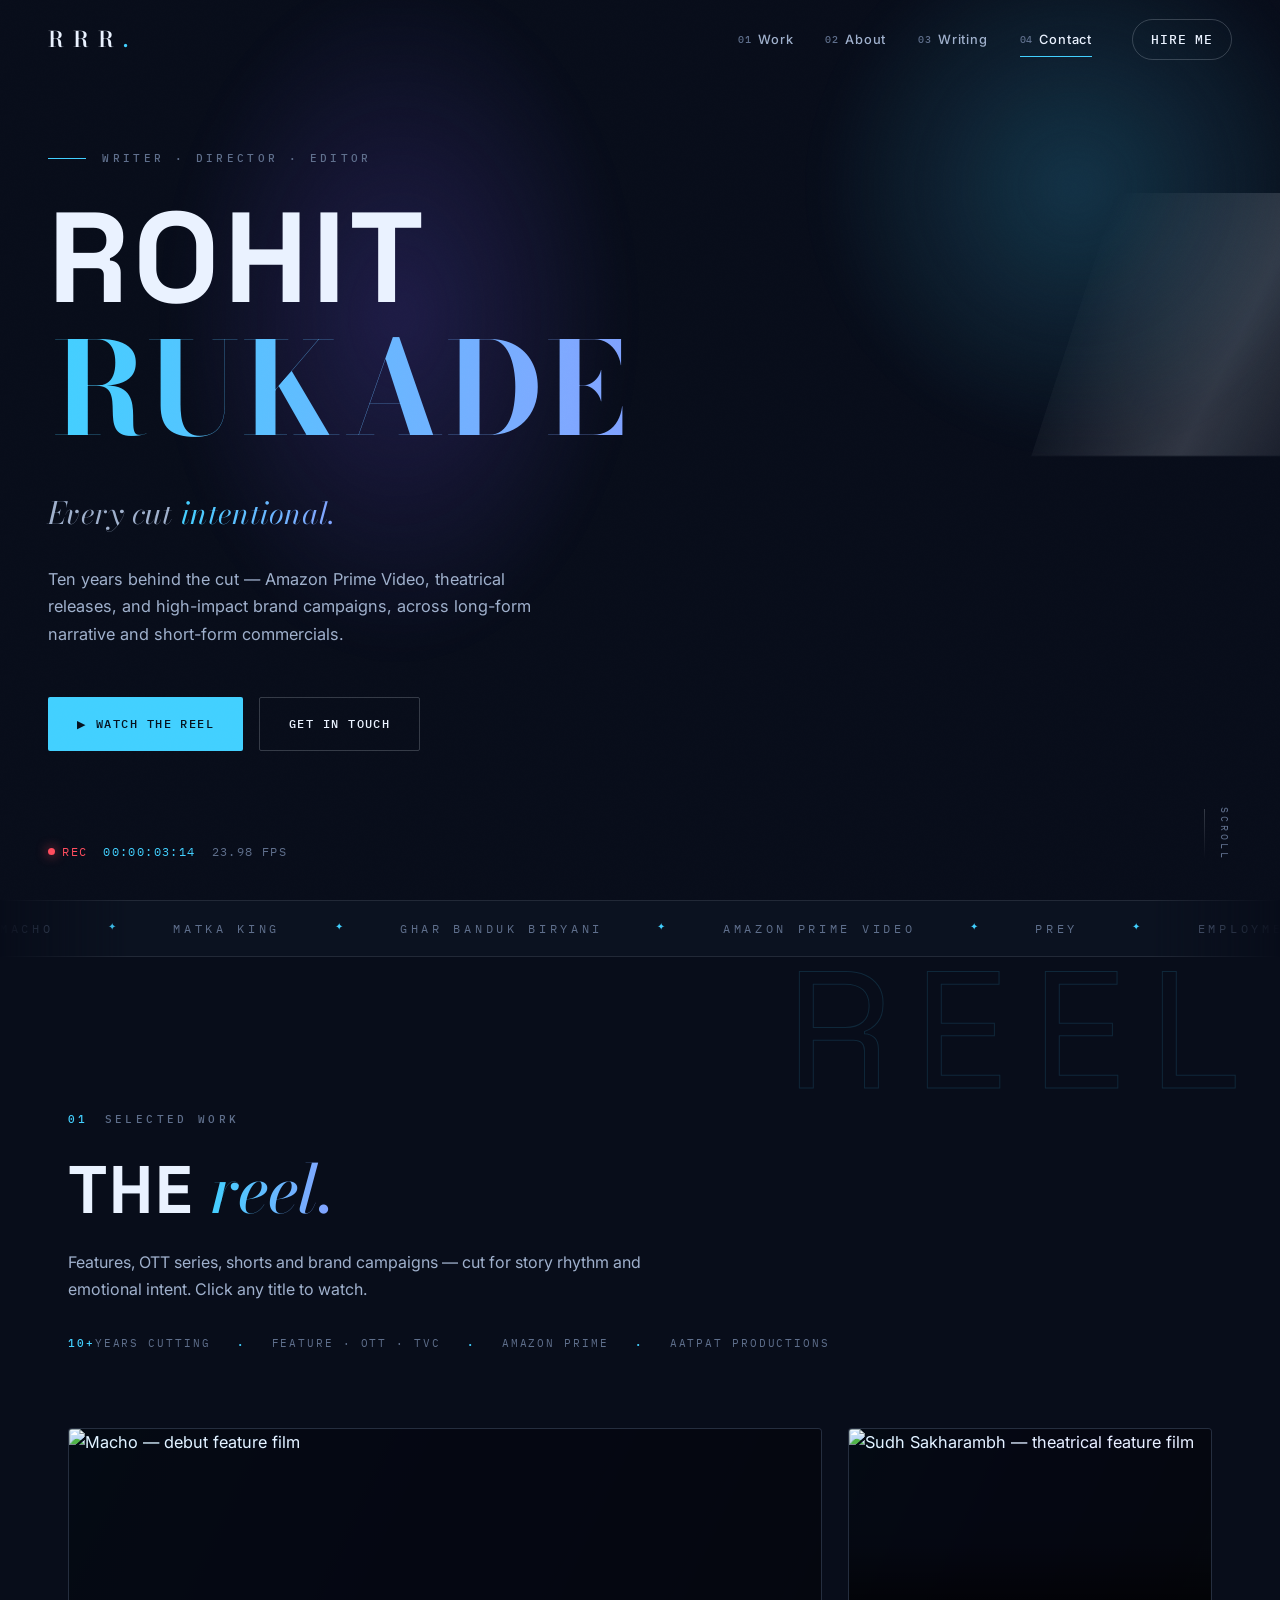
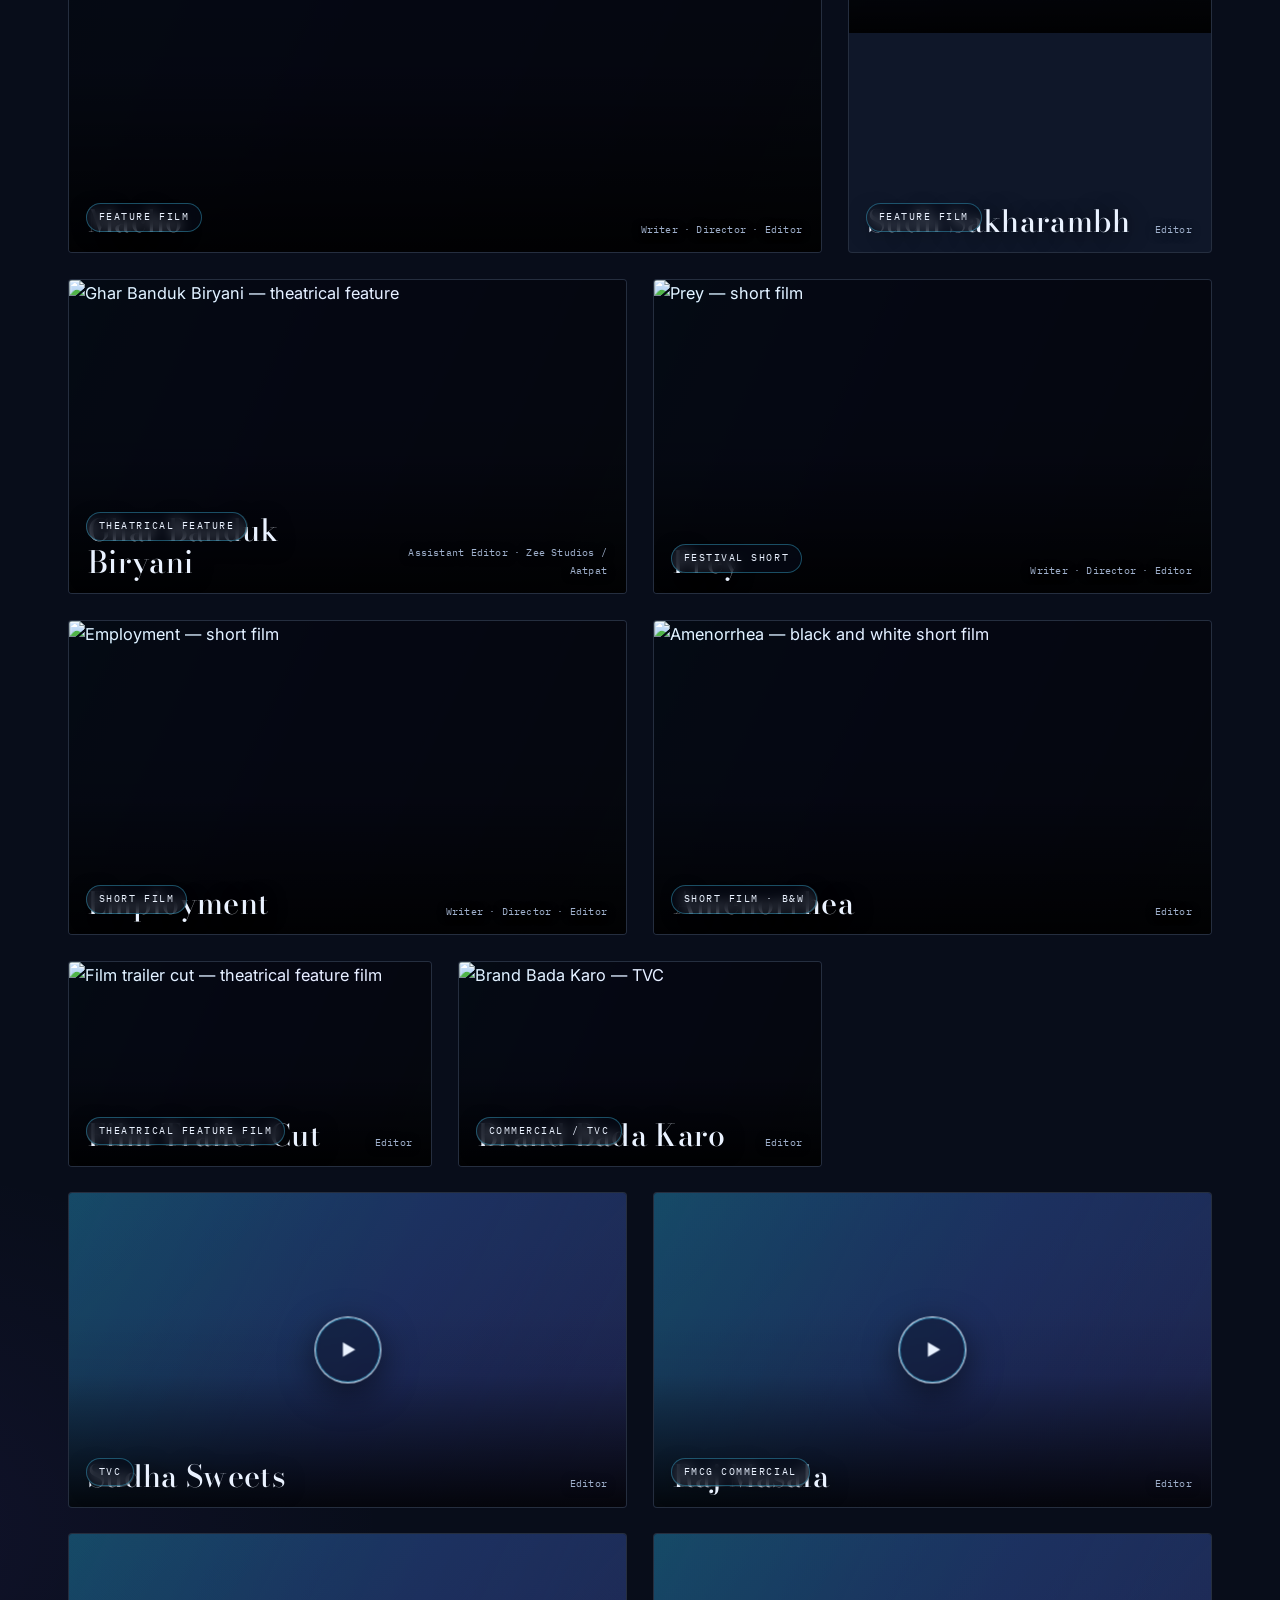
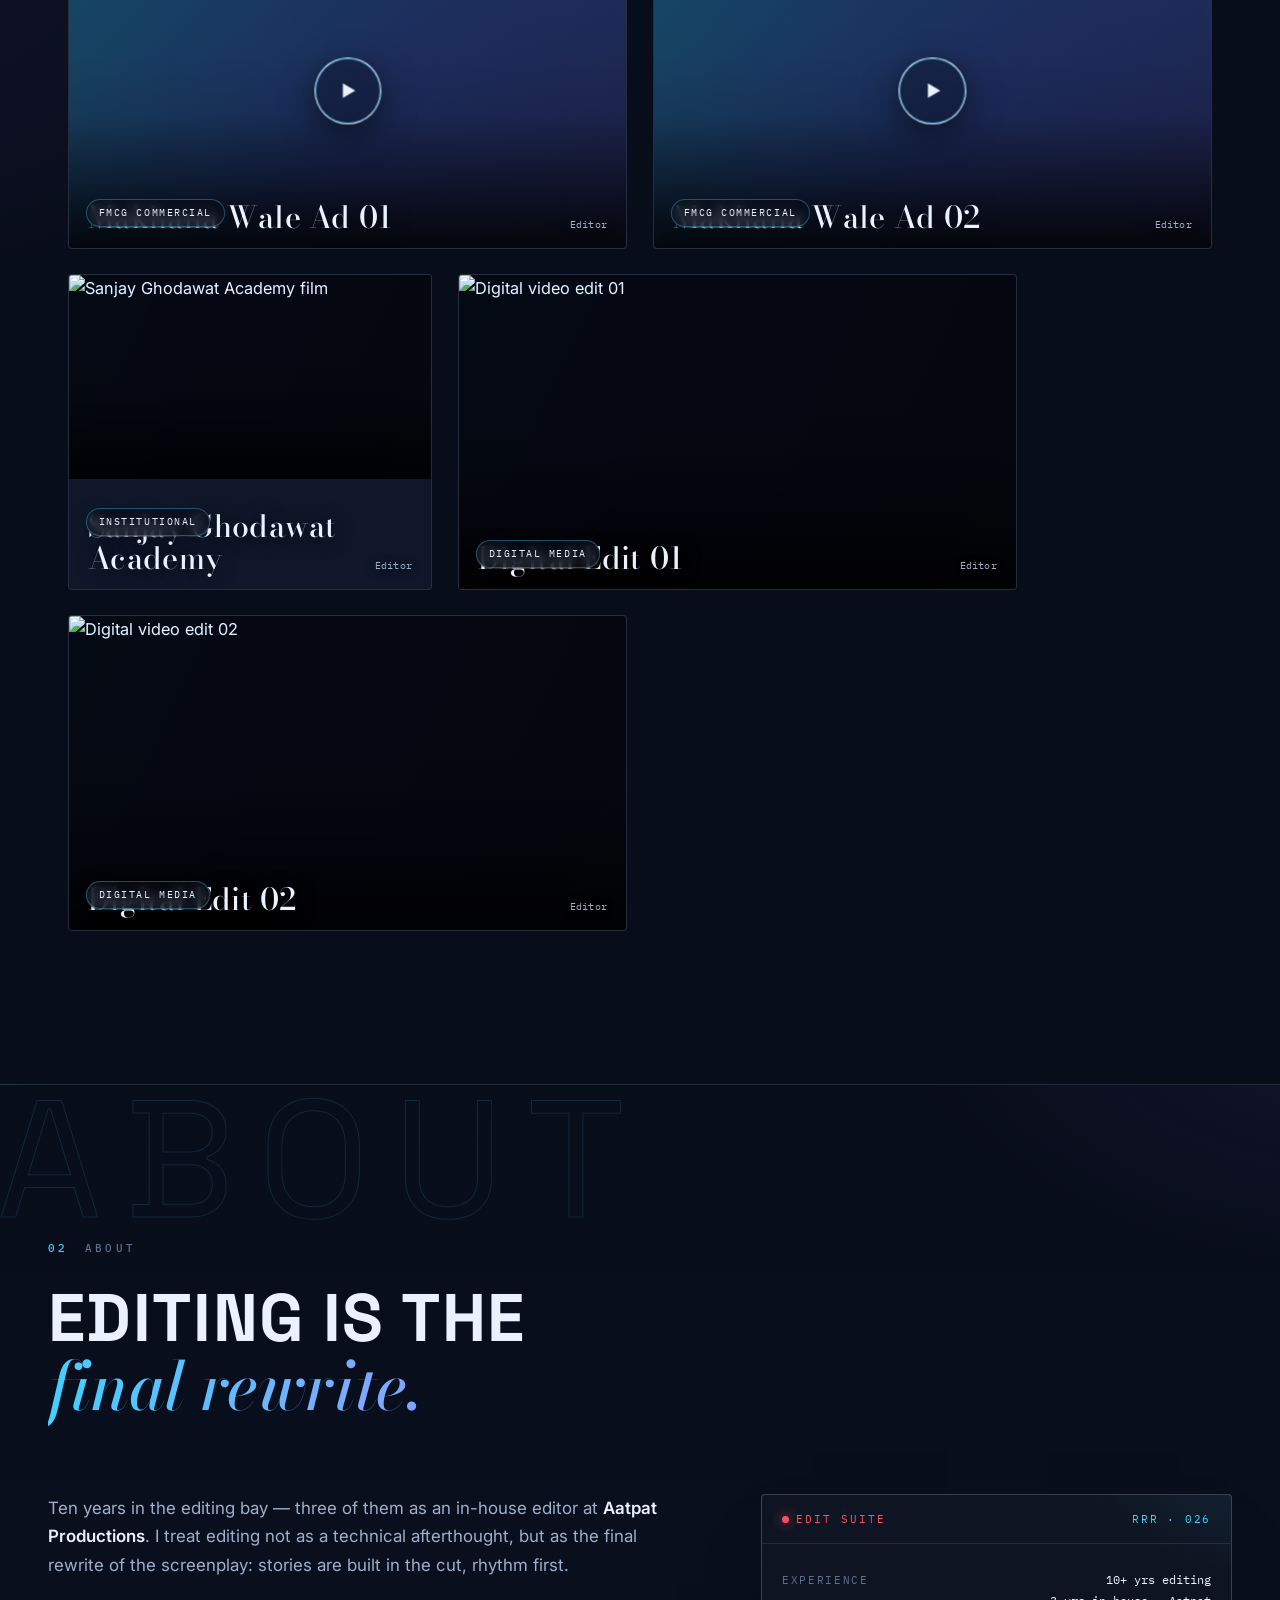
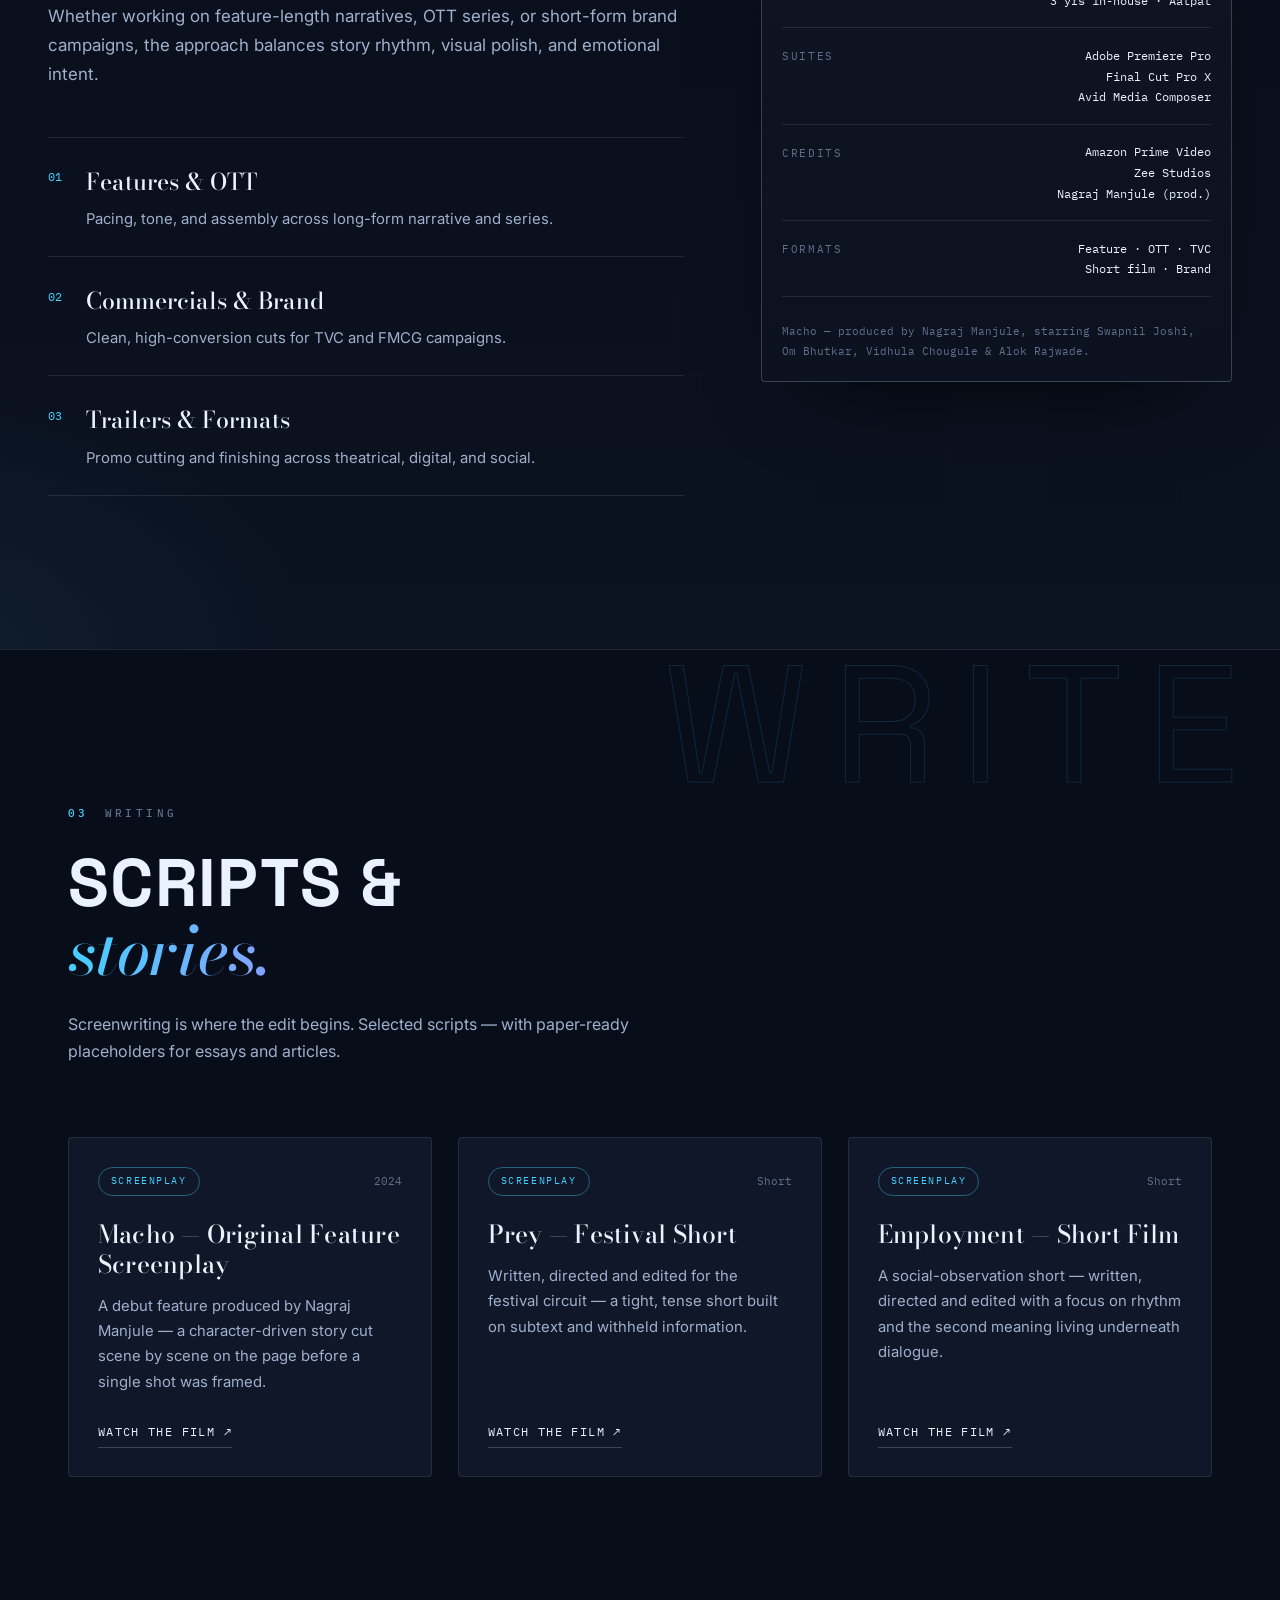
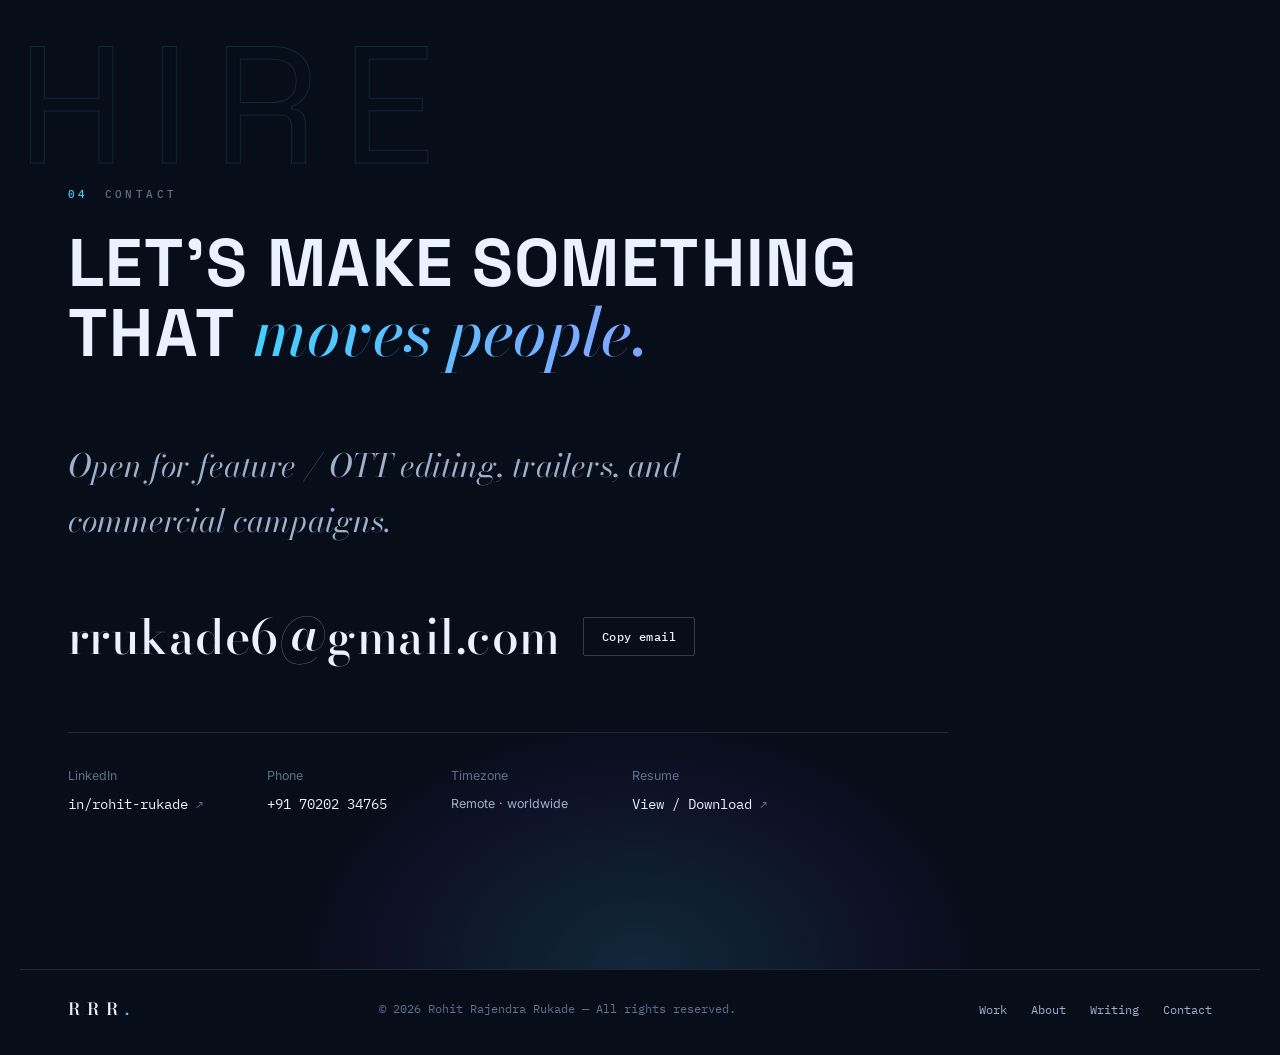
==== commit 8c381bdf: "Add resume.html and link from site" ====
--- a/index.html
+++ b/index.html
@@ -12,6 +12,7 @@
   <meta property="og:description" content="Directing vision. Precision editing.">
   <meta property="og:type" content="website">
   <meta property="og:url" content="https://rrukade6.github.io/portfolio-site/">
+  <link rel="alternate" type="text/html" href="resume.html" title="Resume">
 
   <link rel="icon" href="data:image/svg+xml,%3Csvg xmlns='http://www.w3.org/2000/svg' viewBox='0 0 100 100'%3E%3Ctext y='.9em' font-size='80'%3E%F0%9F%8E%AC%3C/text%3E%3C/svg%3E">
 
@@ -459,6 +460,7 @@
           <li><span>LinkedIn</span><a href="https://www.linkedin.com/in/rohit-rukade-925a28328/" target="_blank" rel="noopener">in/rohit-rukade <span aria-hidden="true">↗</span></a></li>
           <li><span>Phone</span><a href="tel:+917020234765">+91 70202 34765</a></li>
           <li><span>Timezone</span><span class="muted">Remote · worldwide</span></li>
+          <li><span>Resume</span><a href="resume.html" target="_blank" rel="noopener">View / Download <span aria-hidden="true">↗</span></a></li>
         </ul>
       </div>
     </section>
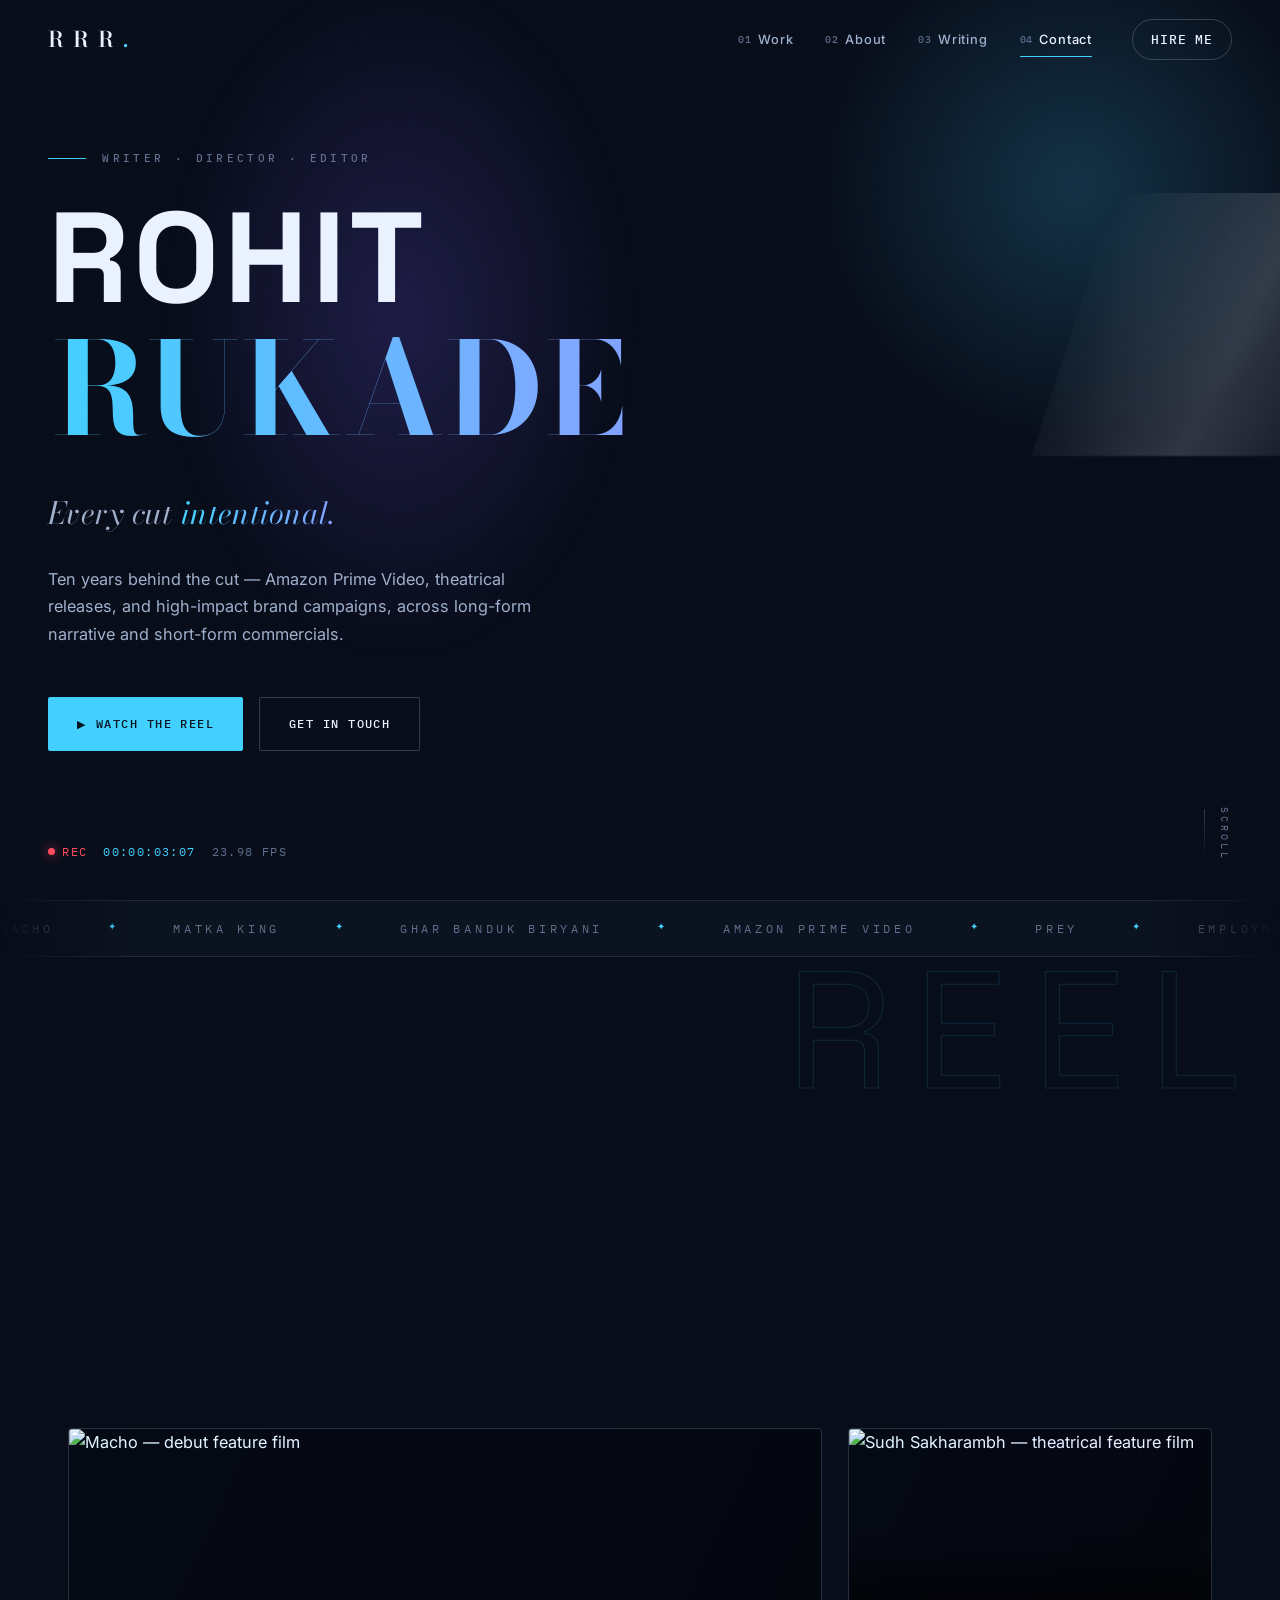
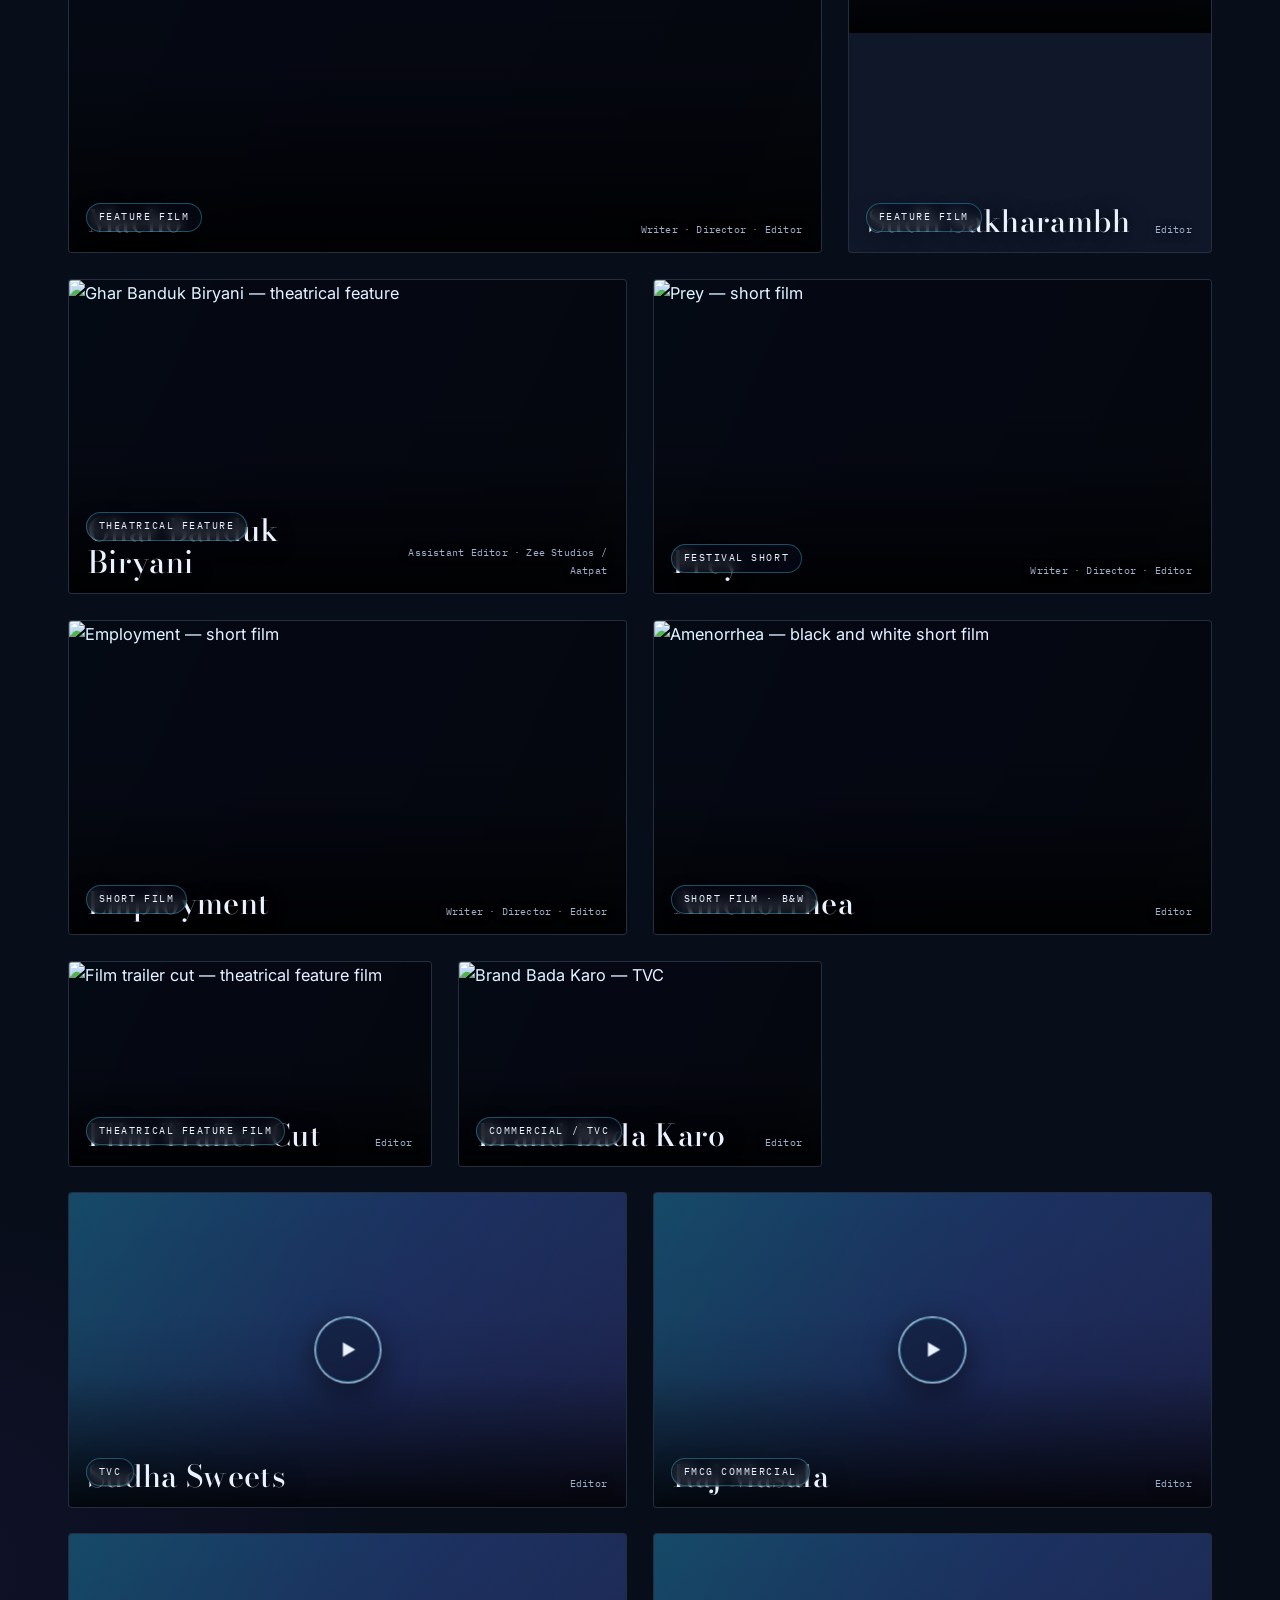
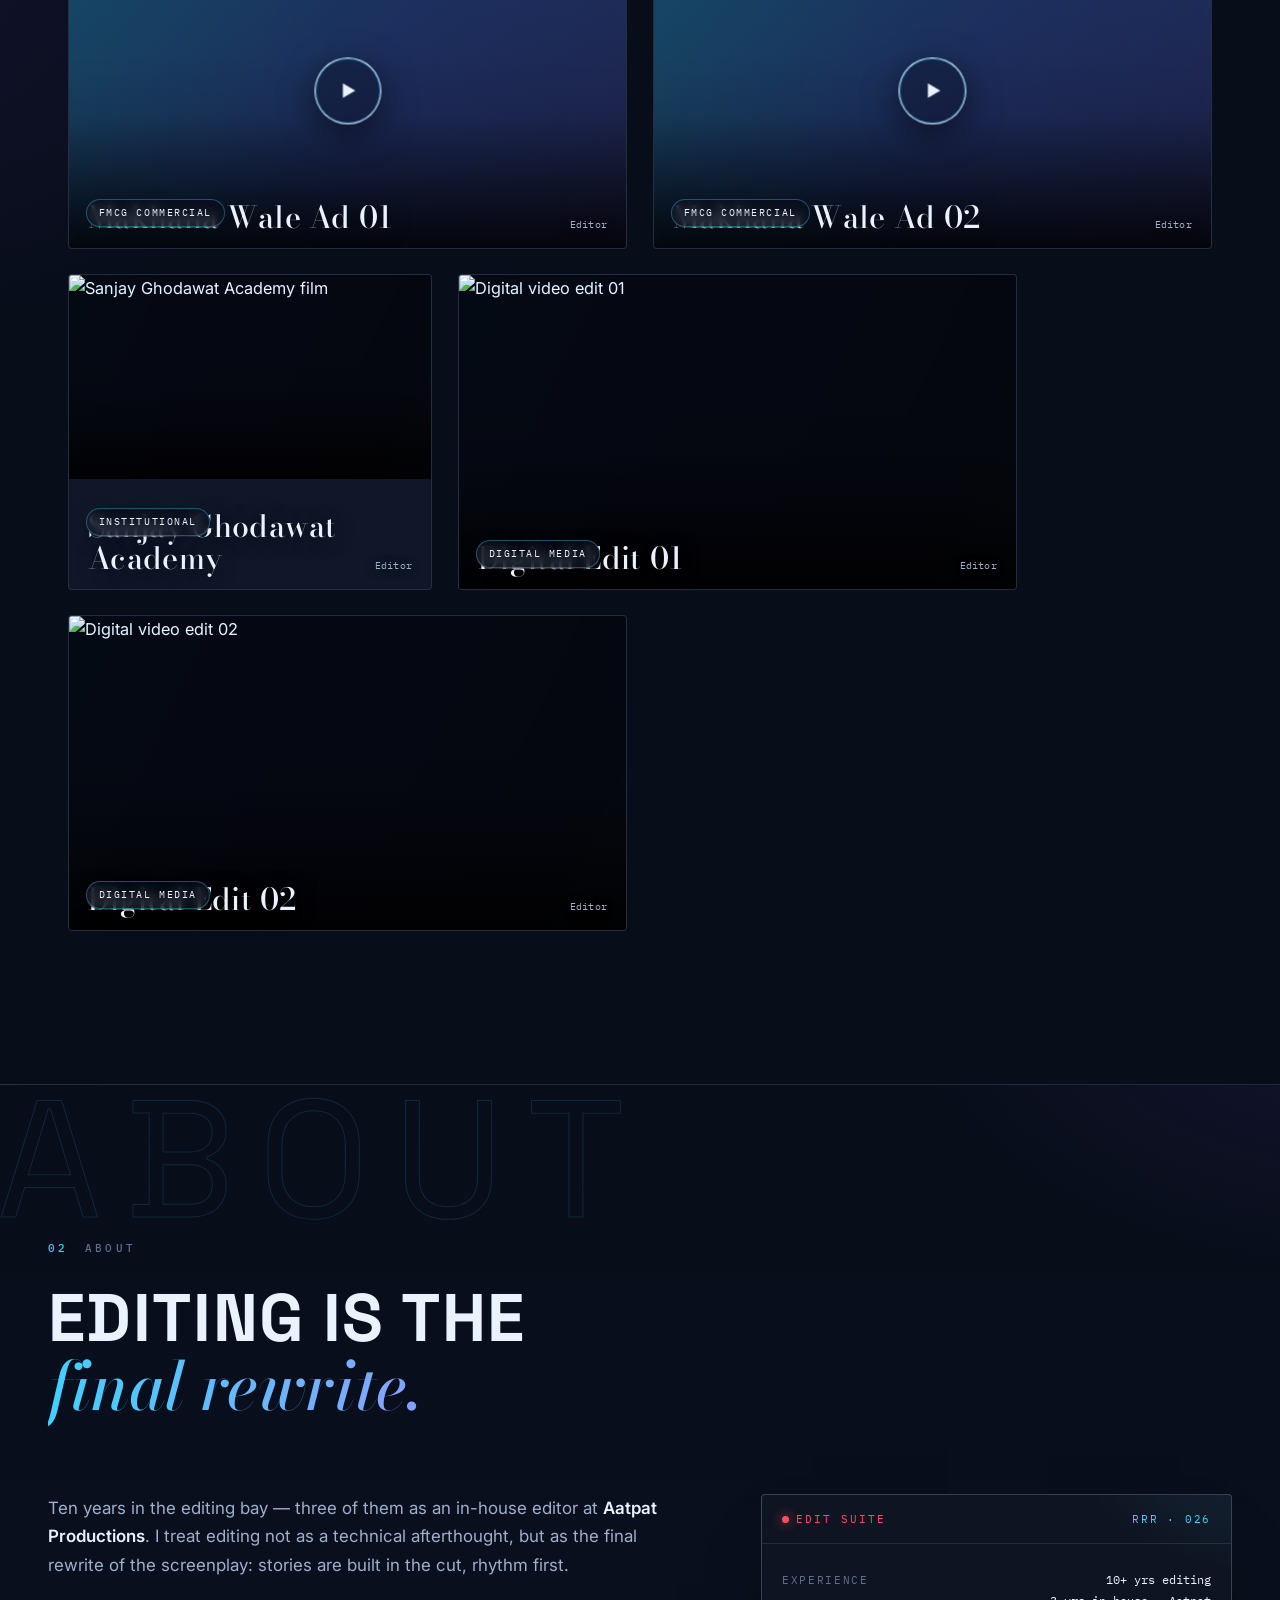
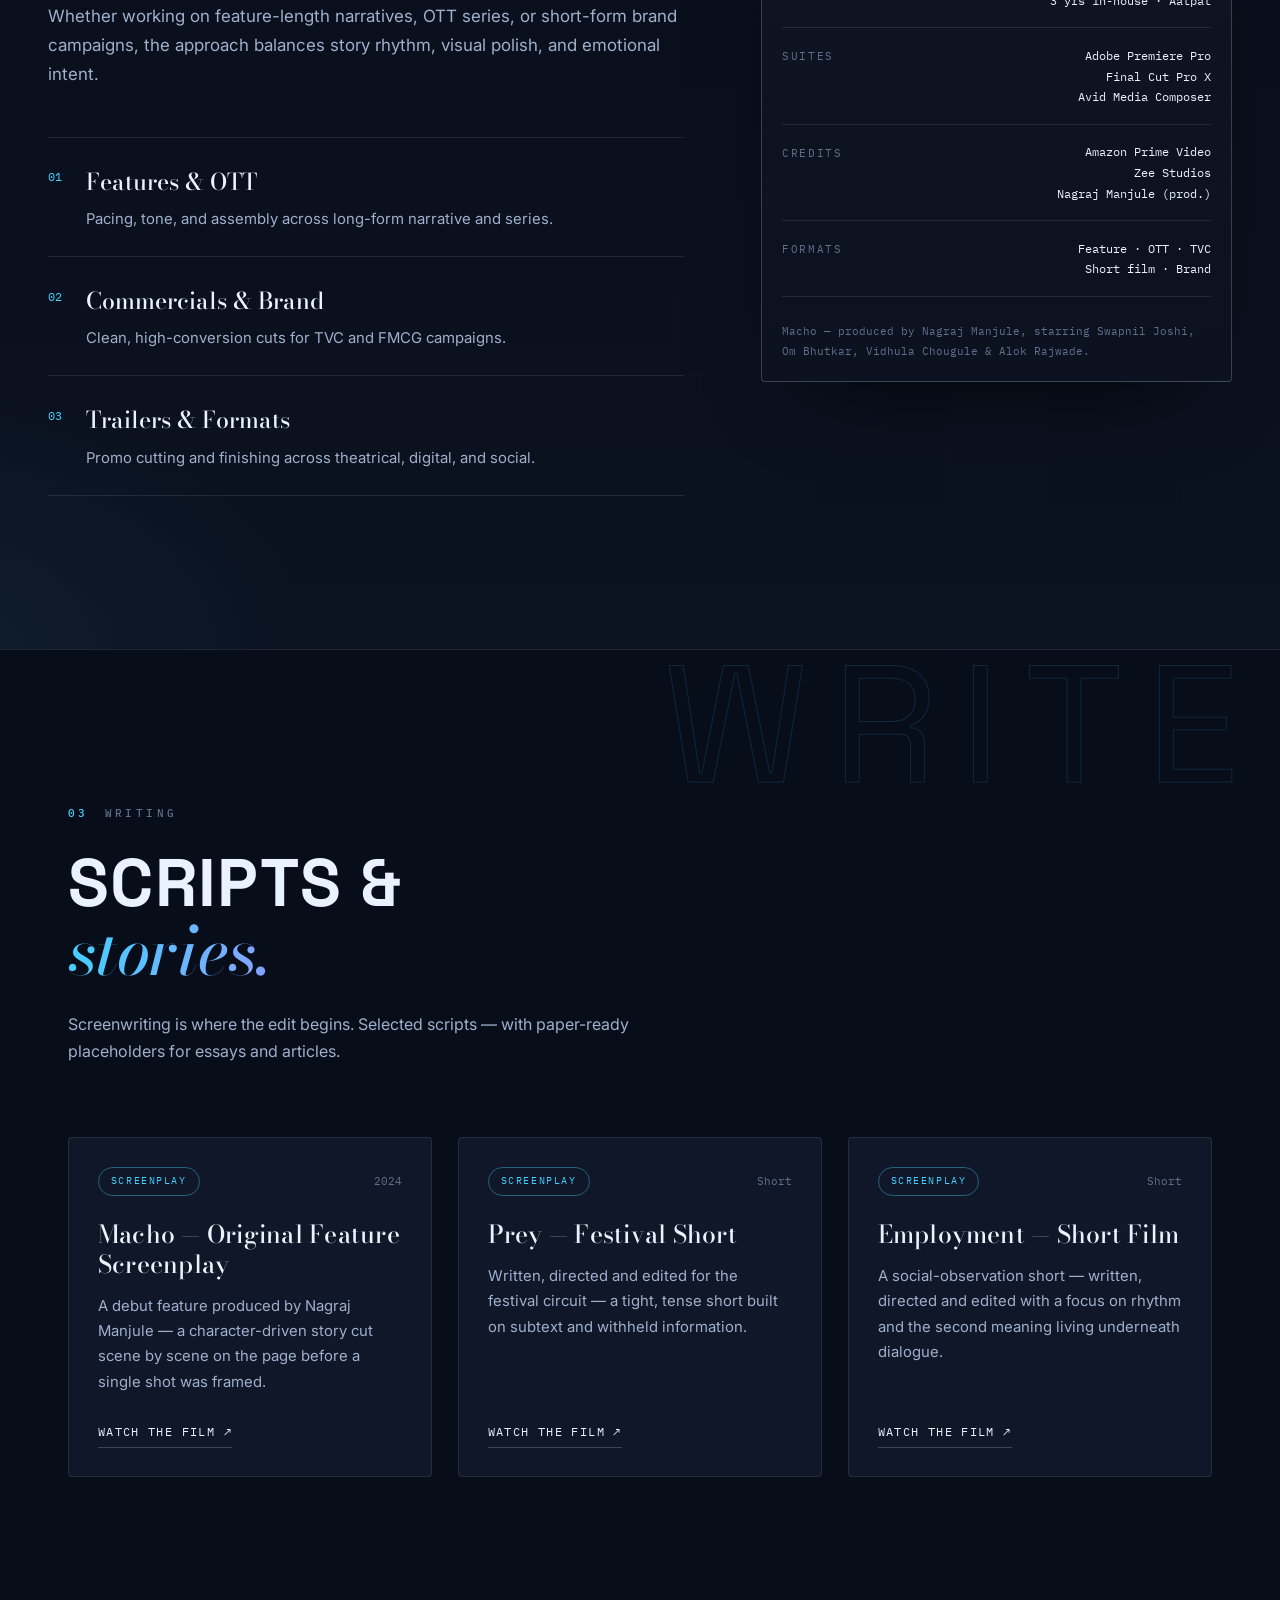
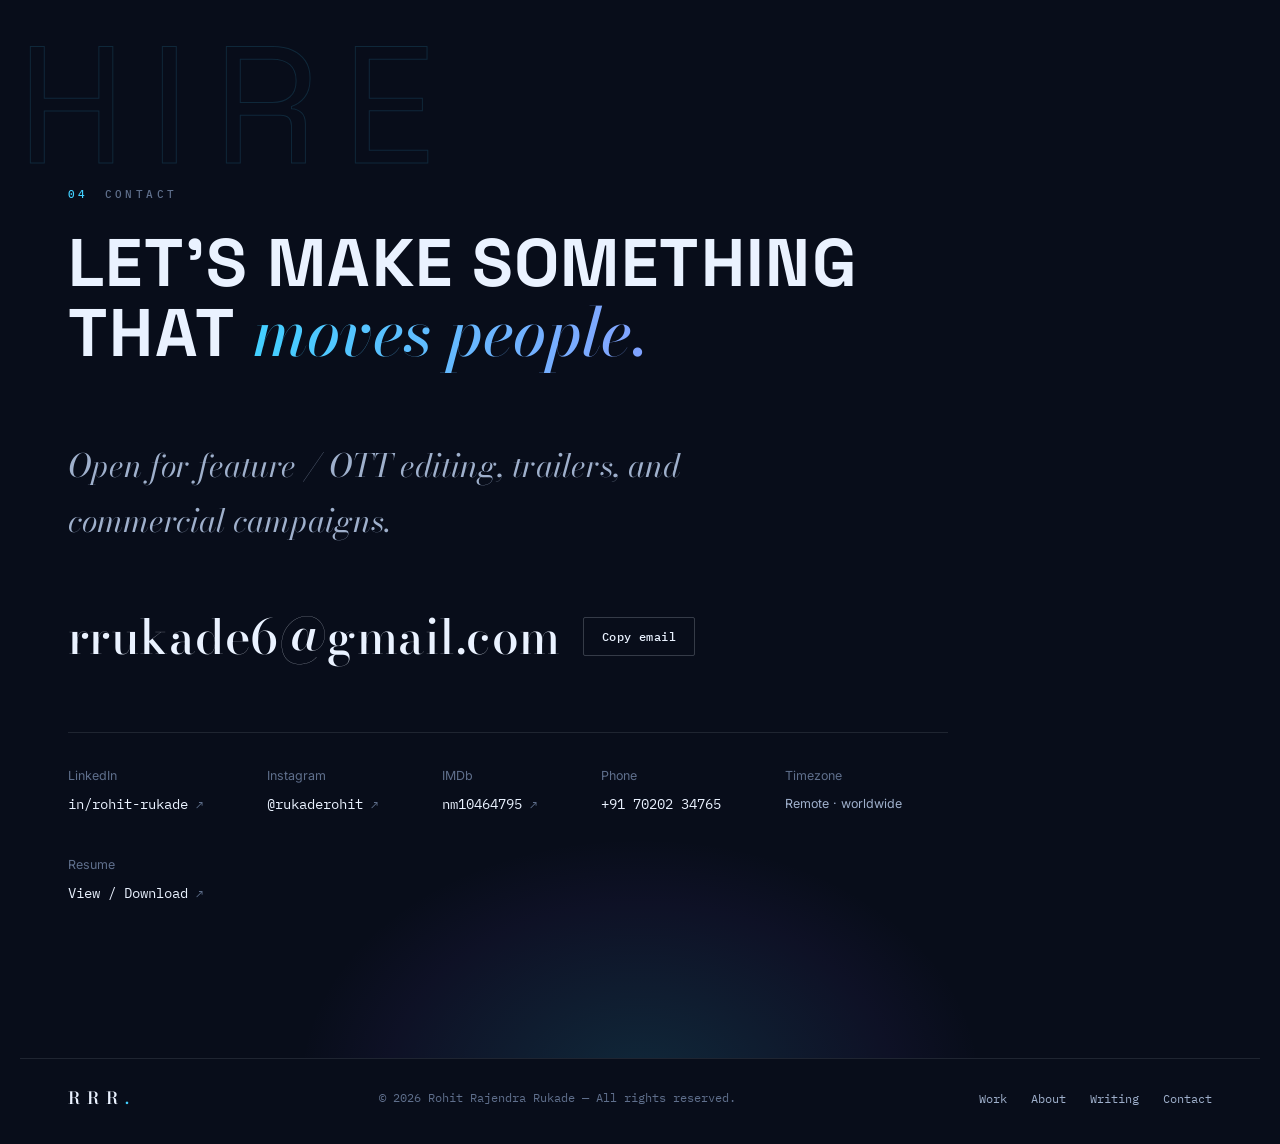
==== commit 90a0f660: "Add IMDb/Instagram links; condense Aatpat section" ====
--- a/index.html
+++ b/index.html
@@ -458,6 +458,8 @@
 
         <ul class="contact__meta">
           <li><span>LinkedIn</span><a href="https://www.linkedin.com/in/rohit-rukade-925a28328/" target="_blank" rel="noopener">in/rohit-rukade <span aria-hidden="true">↗</span></a></li>
+          <li><span>Instagram</span><a href="https://www.instagram.com/rukaderohit/" target="_blank" rel="noopener">@rukaderohit <span aria-hidden="true">↗</span></a></li>
+          <li><span>IMDb</span><a href="https://www.imdb.com/name/nm10464795/" target="_blank" rel="noopener">nm10464795 <span aria-hidden="true">↗</span></a></li>
           <li><span>Phone</span><a href="tel:+917020234765">+91 70202 34765</a></li>
           <li><span>Timezone</span><span class="muted">Remote · worldwide</span></li>
           <li><span>Resume</span><a href="resume.html" target="_blank" rel="noopener">View / Download <span aria-hidden="true">↗</span></a></li>
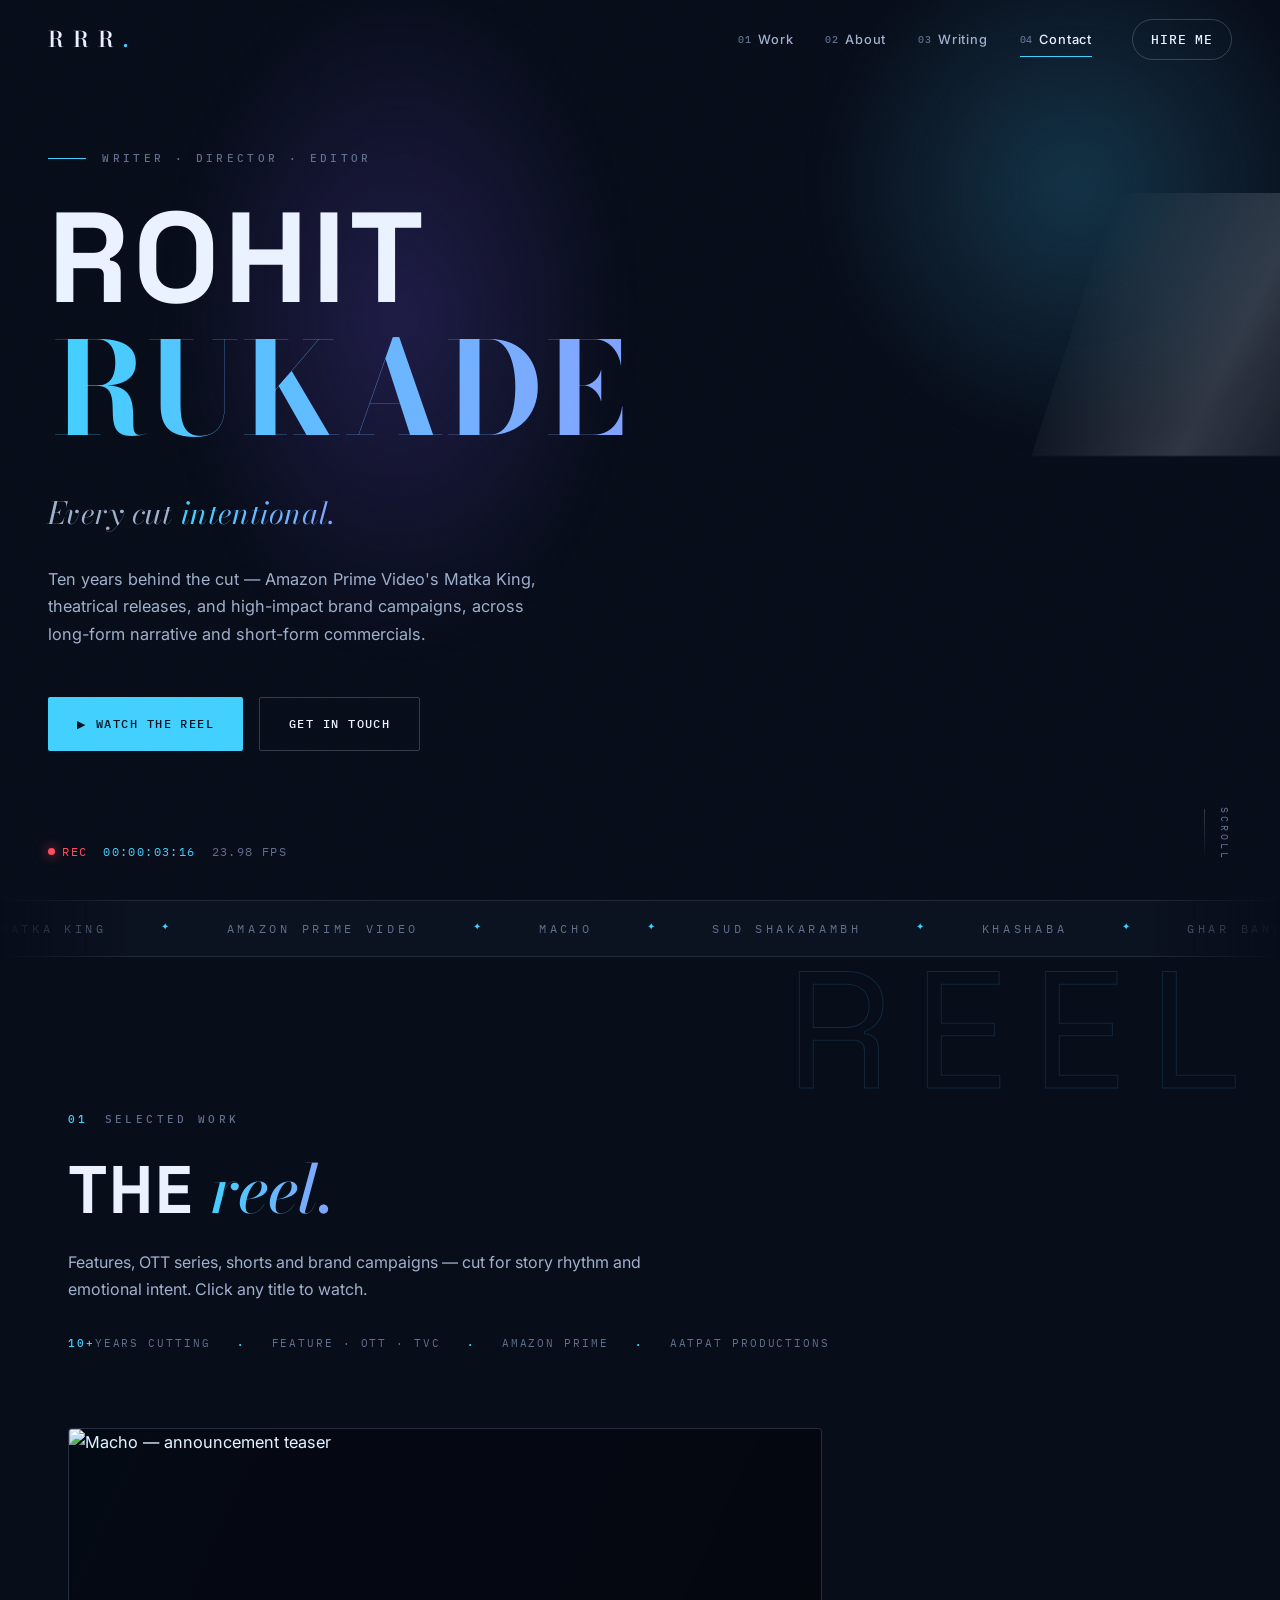
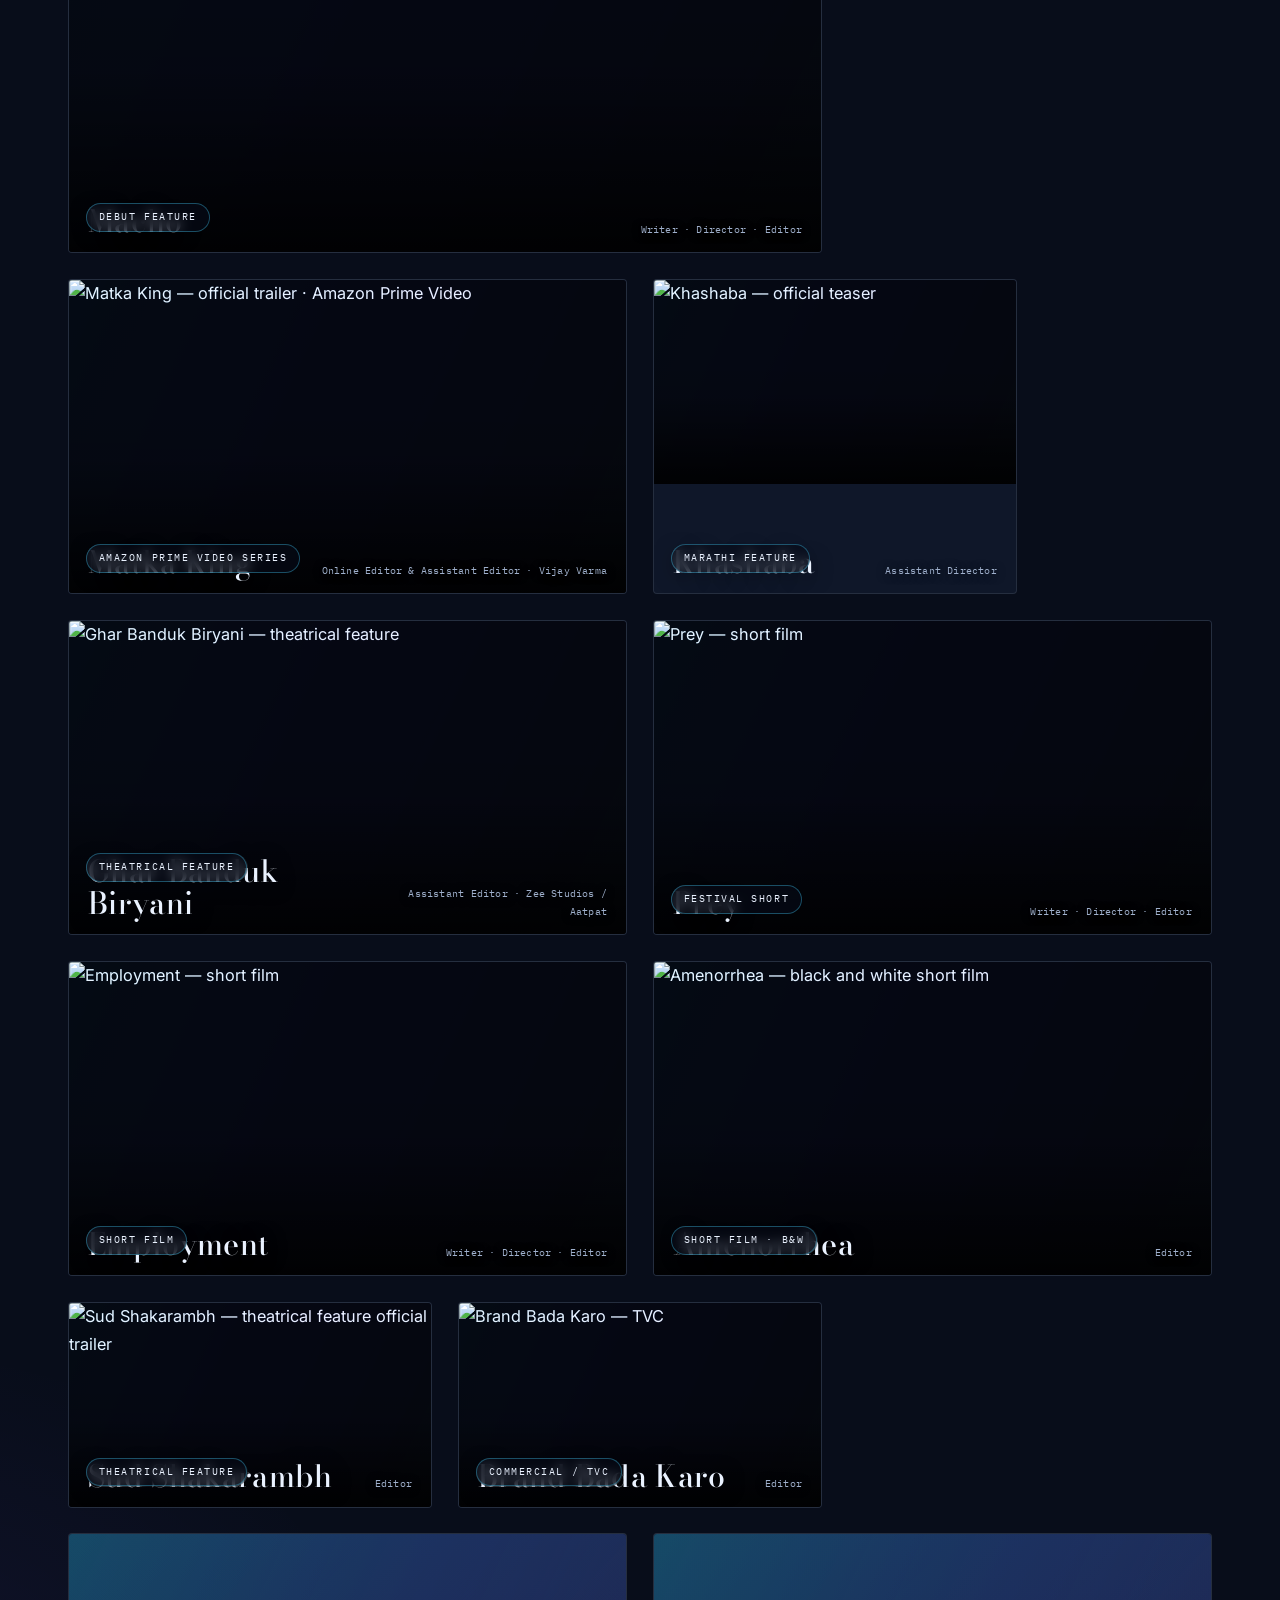
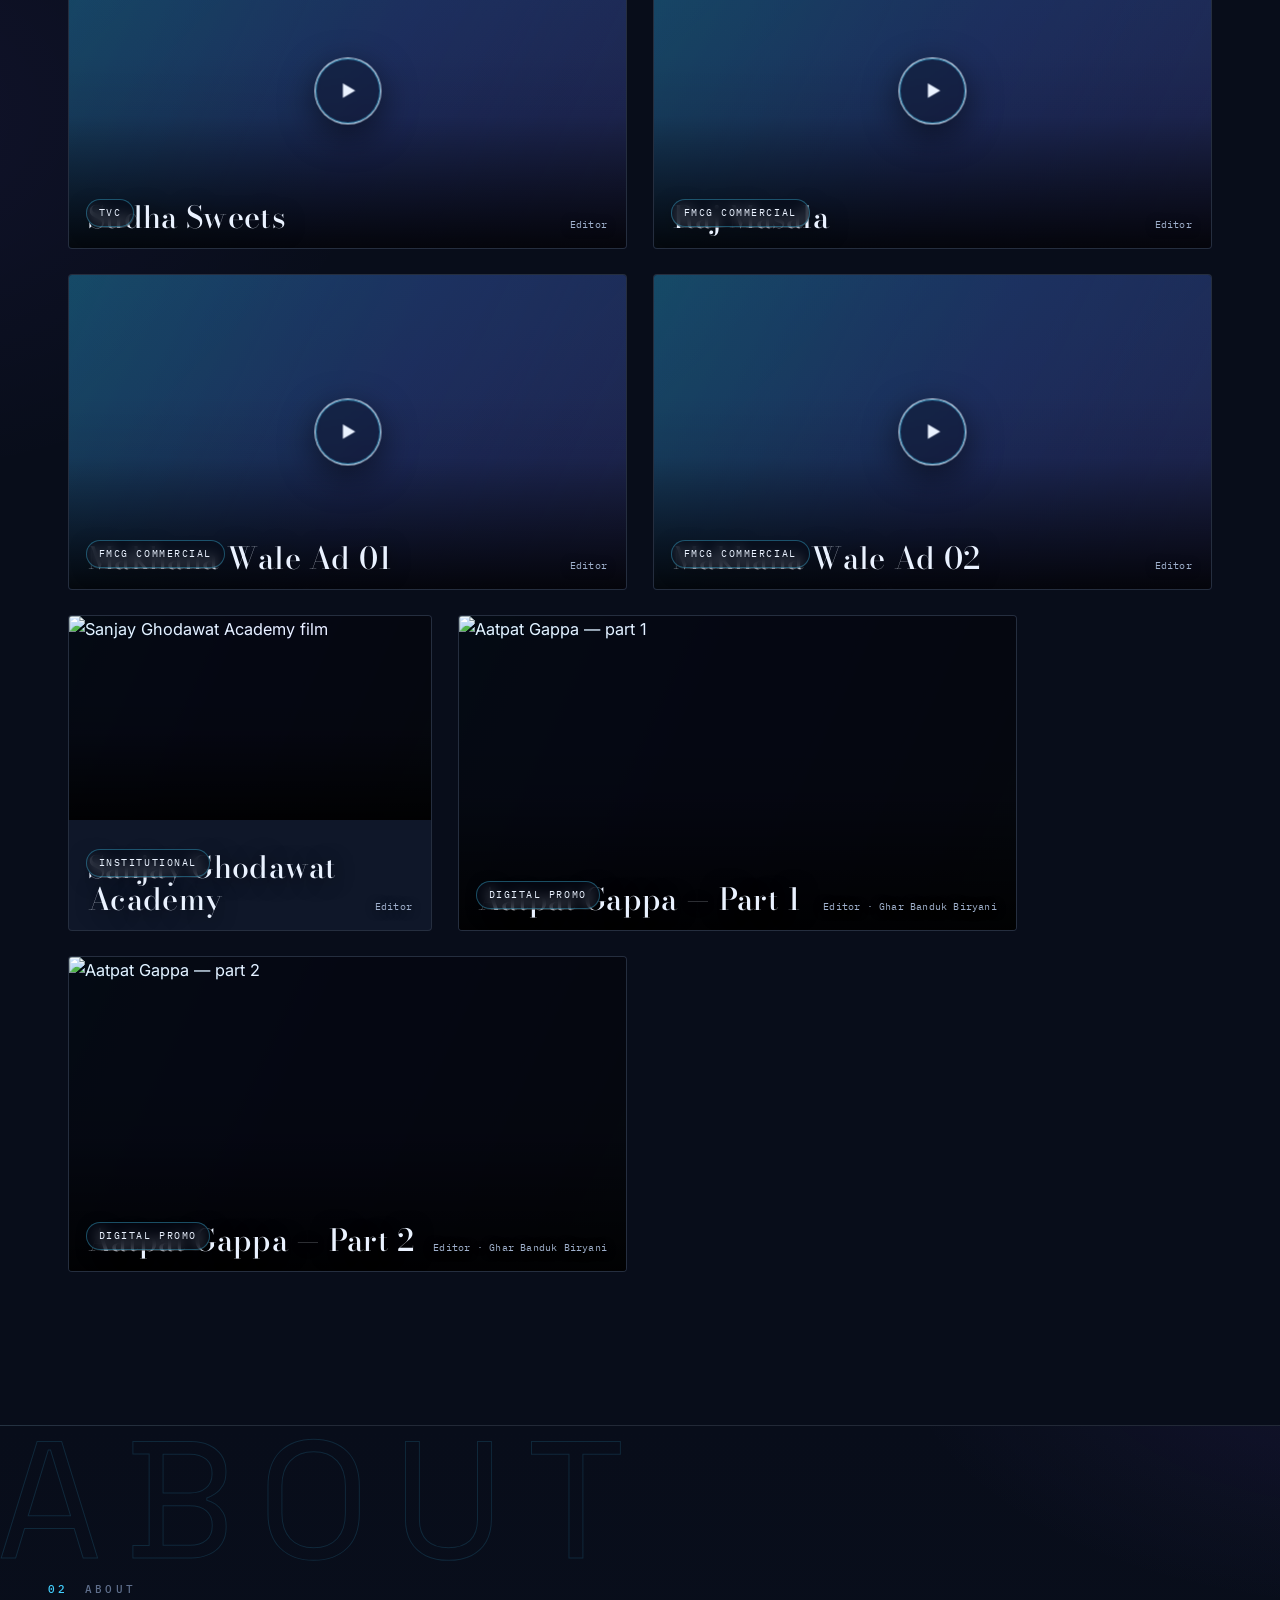
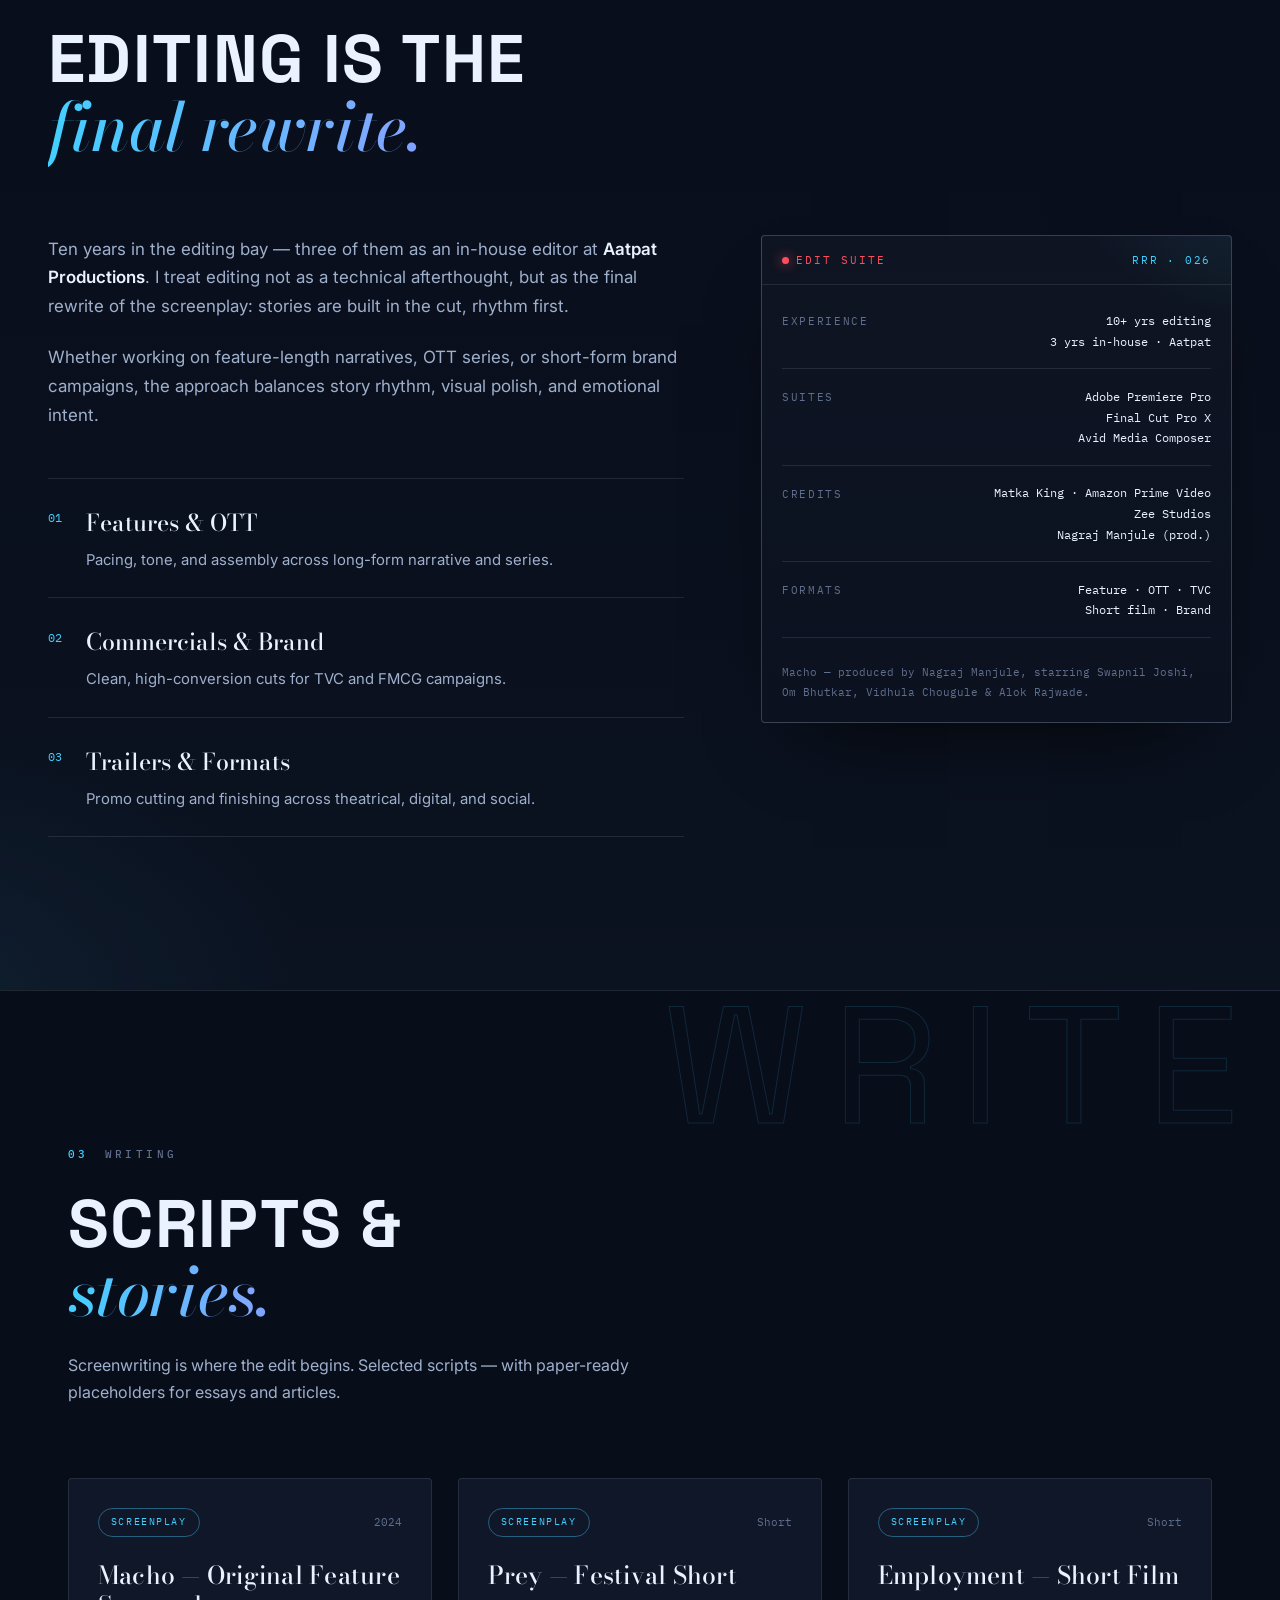
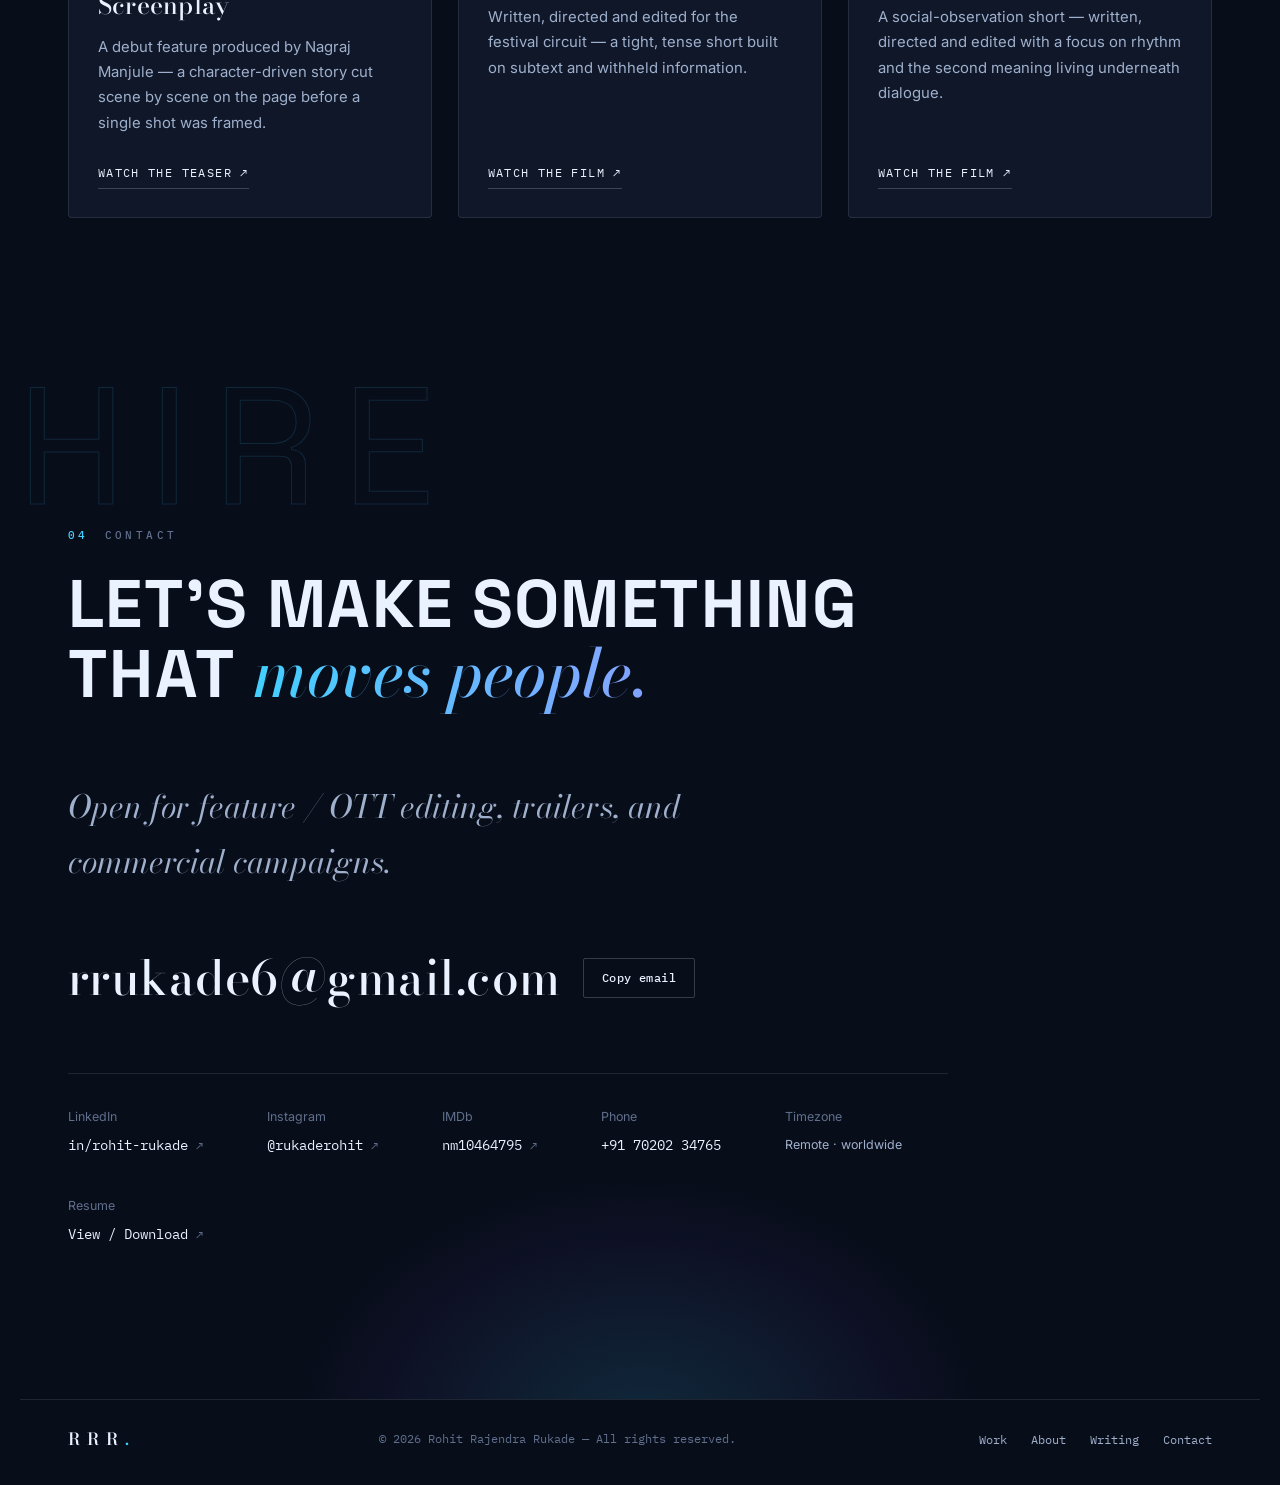
==== commit 67947b1e: "Fix work grid titles per actual videos; add Khashaba - Matka King promoted to flagship with correct " ====
--- a/index.html
+++ b/index.html
@@ -68,7 +68,7 @@
         </p>
 
         <p class="hero__lede h-reveal" style="--d:0.32s">
-          Ten years behind the cut — Amazon Prime Video, theatrical releases, and
+          Ten years behind the cut — Amazon Prime Video's Matka King, theatrical releases, and
           high-impact brand campaigns, across long-form narrative and short-form commercials.
         </p>
 
@@ -96,24 +96,28 @@
     <!-- ============ CREDIT MARQUEE ============ -->
     <div class="marquee" aria-hidden="true">
       <div class="marquee__track">
+        <span>Matka King</span><i>✦</i>
+        <span>Amazon Prime Video</span><i>✦</i>
         <span>Macho</span><i>✦</i>
-        <span>Matka King</span><i>✦</i>
+        <span>Sud Shakarambh</span><i>✦</i>
+        <span>Khashaba</span><i>✦</i>
         <span>Ghar Banduk Biryani</span><i>✦</i>
-        <span>Amazon Prime Video</span><i>✦</i>
+        <span>Nagraj Manjule</span><i>✦</i>
         <span>Prey</span><i>✦</i>
         <span>Employment</span><i>✦</i>
         <span>Brand Bada Karo</span><i>✦</i>
         <span>Zee Studios</span><i>✦</i>
+        <span>Matka King</span><i>✦</i>
+        <span>Amazon Prime Video</span><i>✦</i>
+        <span>Macho</span><i>✦</i>
+        <span>Sud Shakarambh</span><i>✦</i>
+        <span>Khashaba</span><i>✦</i>
+        <span>Ghar Banduk Biryani</span><i>✦</i>
         <span>Nagraj Manjule</span><i>✦</i>
-        <span>Macho</span><i>✦</i>
-        <span>Matka King</span><i>✦</i>
-        <span>Ghar Banduk Biryani</span><i>✦</i>
-        <span>Amazon Prime Video</span><i>✦</i>
         <span>Prey</span><i>✦</i>
         <span>Employment</span><i>✦</i>
         <span>Brand Bada Karo</span><i>✦</i>
         <span>Zee Studios</span><i>✦</i>
-        <span>Nagraj Manjule</span><i>✦</i>
       </div>
     </div>
 
@@ -142,27 +146,39 @@
           Vimeo    → add class "card--vimeo", data-video = the numeric Vimeo ID.
           Drive    → add class "card--drive", data-video = the Drive file ID (or the full drive.google.com URL).
         -->
-        <article class="card c-8 card--featured reveal" data-video="kiEg4vUQw8E" data-title="Macho — Debut Feature Film" tabindex="0" role="button" aria-label="Play video: Macho — debut feature film">
-          <div class="card__media">
-            <img src="https://img.youtube.com/vi/kiEg4vUQw8E/hqdefault.jpg" alt="Macho — debut feature film" loading="eager">
-            <span class="card__play" aria-hidden="true">▶</span>
-          </div>
-          <div class="card__body">
-            <span class="card__tag">Feature Film</span>
+        <article class="card c-8 card--featured reveal" data-video="kiEg4vUQw8E" data-title="Macho — Announcement Teaser · Debut Feature" tabindex="0" role="button" aria-label="Play video: Macho — announcement teaser">
+          <div class="card__media">
+            <img src="https://img.youtube.com/vi/kiEg4vUQw8E/hqdefault.jpg" alt="Macho — announcement teaser" loading="eager">
+            <span class="card__play" aria-hidden="true">▶</span>
+          </div>
+          <div class="card__body">
+            <span class="card__tag">Debut Feature</span>
             <h3>Macho</h3>
             <p class="card__role">Writer · Director · Editor</p>
           </div>
         </article>
 
-        <article class="card c-4 reveal" style="--d:0.08s" data-video="9T1oy0y8-zY" data-title="Sudh Sakharambh — Theatrical Feature Film" tabindex="0" role="button" aria-label="Play video: Sudh Sakharambh — theatrical feature film">
-          <div class="card__media">
-            <img src="https://img.youtube.com/vi/9T1oy0y8-zY/hqdefault.jpg" alt="Sudh Sakharambh — theatrical feature film" loading="lazy">
-            <span class="card__play" aria-hidden="true">▶</span>
-          </div>
-          <div class="card__body">
-            <span class="card__tag">Feature Film</span>
-            <h3>Sudh Sakharambh</h3>
-            <p class="card__role">Editor</p>
+        <article class="card c-6 reveal" style="--d:0.08s" data-video="9T1oy0y8-zY" data-title="Matka King — Official Trailer · Amazon Prime Video Series" tabindex="0" role="button" aria-label="Play video: Matka King — official trailer, Amazon Prime Video series">
+          <div class="card__media">
+            <img src="https://img.youtube.com/vi/9T1oy0y8-zY/hqdefault.jpg" alt="Matka King — official trailer · Amazon Prime Video" loading="lazy">
+            <span class="card__play" aria-hidden="true">▶</span>
+          </div>
+          <div class="card__body">
+            <span class="card__tag">Amazon Prime Video Series</span>
+            <h3>Matka King</h3>
+            <p class="card__role">Online Editor &amp; Assistant Editor · Vijay Varma</p>
+          </div>
+        </article>
+
+        <article class="card c-4 reveal" data-video="q6uHkXJR9qU" data-title="Khashaba — Official Teaser · Marathi Feature" tabindex="0" role="button" aria-label="Play video: Khashaba — official teaser">
+          <div class="card__media">
+            <img src="https://img.youtube.com/vi/q6uHkXJR9qU/hqdefault.jpg" alt="Khashaba — official teaser" loading="lazy">
+            <span class="card__play" aria-hidden="true">▶</span>
+          </div>
+          <div class="card__body">
+            <span class="card__tag">Marathi Feature</span>
+            <h3>Khashaba</h3>
+            <p class="card__role">Assistant Director</p>
           </div>
         </article>
 
@@ -214,14 +230,14 @@
           </div>
         </article>
 
-        <article class="card c-4 reveal" data-video="dqY4ovLaFnk" data-title="Film Trailer Cut — Theatrical Feature Film" tabindex="0" role="button" aria-label="Play video: film trailer cut — theatrical feature film">
-          <div class="card__media">
-            <img src="https://img.youtube.com/vi/dqY4ovLaFnk/hqdefault.jpg" alt="Film trailer cut — theatrical feature film" loading="lazy">
-            <span class="card__play" aria-hidden="true">▶</span>
-          </div>
-          <div class="card__body">
-            <span class="card__tag">Theatrical Feature Film</span>
-            <h3>Film Trailer Cut</h3>
+        <article class="card c-4 reveal" data-video="dqY4ovLaFnk" data-title="Sud Shakarambh — Official Trailer · Theatrical Feature" tabindex="0" role="button" aria-label="Play video: Sud Shakarambh — official trailer">
+          <div class="card__media">
+            <img src="https://img.youtube.com/vi/dqY4ovLaFnk/hqdefault.jpg" alt="Sud Shakarambh — theatrical feature official trailer" loading="lazy">
+            <span class="card__play" aria-hidden="true">▶</span>
+          </div>
+          <div class="card__body">
+            <span class="card__tag">Theatrical Feature</span>
+            <h3>Sud Shakarambh</h3>
             <p class="card__role">Editor</p>
           </div>
         </article>
@@ -297,27 +313,27 @@
           </div>
         </article>
 
-        <article class="card c-6 reveal" data-video="y_Y7JmiZJac" data-title="Digital Video Edit 01" tabindex="0" role="button" aria-label="Play video: digital video edit 01">
-          <div class="card__media">
-            <img src="https://img.youtube.com/vi/y_Y7JmiZJac/hqdefault.jpg" alt="Digital video edit 01" loading="lazy">
-            <span class="card__play" aria-hidden="true">▶</span>
-          </div>
-          <div class="card__body">
-            <span class="card__tag">Digital Media</span>
-            <h3>Digital Edit 01</h3>
-            <p class="card__role">Editor</p>
-          </div>
-        </article>
-
-        <article class="card c-6 reveal" style="--d:0.08s" data-video="XUXn5NBpxho" data-title="Digital Video Edit 02" tabindex="0" role="button" aria-label="Play video: digital video edit 02">
-          <div class="card__media">
-            <img src="https://img.youtube.com/vi/XUXn5NBpxho/hqdefault.jpg" alt="Digital video edit 02" loading="lazy">
-            <span class="card__play" aria-hidden="true">▶</span>
-          </div>
-          <div class="card__body">
-            <span class="card__tag">Digital Media</span>
-            <h3>Digital Edit 02</h3>
-            <p class="card__role">Editor</p>
+        <article class="card c-6 reveal" data-video="y_Y7JmiZJac" data-title="Aatpat Gappa — Part 1 · Ghar Banduk Biryani Promo" tabindex="0" role="button" aria-label="Play video: Aatpat Gappa part 1 — Ghar Banduk Biryani promo">
+          <div class="card__media">
+            <img src="https://img.youtube.com/vi/y_Y7JmiZJac/hqdefault.jpg" alt="Aatpat Gappa — part 1" loading="lazy">
+            <span class="card__play" aria-hidden="true">▶</span>
+          </div>
+          <div class="card__body">
+            <span class="card__tag">Digital Promo</span>
+            <h3>Aatpat Gappa — Part 1</h3>
+            <p class="card__role">Editor · Ghar Banduk Biryani</p>
+          </div>
+        </article>
+
+        <article class="card c-6 reveal" style="--d:0.08s" data-video="XUXn5NBpxho" data-title="Aatpat Gappa — Part 2 · Ghar Banduk Biryani Promo" tabindex="0" role="button" aria-label="Play video: Aatpat Gappa part 2 — Ghar Banduk Biryani promo">
+          <div class="card__media">
+            <img src="https://img.youtube.com/vi/XUXn5NBpxho/hqdefault.jpg" alt="Aatpat Gappa — part 2" loading="lazy">
+            <span class="card__play" aria-hidden="true">▶</span>
+          </div>
+          <div class="card__body">
+            <span class="card__tag">Digital Promo</span>
+            <h3>Aatpat Gappa — Part 2</h3>
+            <p class="card__role">Editor · Ghar Banduk Biryani</p>
           </div>
         </article>
       </div>
@@ -377,7 +393,7 @@
           <dl>
             <div class="spec__row"><dt>Experience</dt><dd>10+ yrs editing<br>3 yrs in-house · Aatpat</dd></div>
             <div class="spec__row"><dt>Suites</dt><dd>Adobe Premiere Pro<br>Final Cut Pro X<br>Avid Media Composer</dd></div>
-            <div class="spec__row"><dt>Credits</dt><dd>Amazon Prime Video<br>Zee Studios<br>Nagraj Manjule (prod.)</dd></div>
+            <div class="spec__row"><dt>Credits</dt><dd>Matka King · Amazon Prime Video<br>Zee Studios<br>Nagraj Manjule (prod.)</dd></div>
             <div class="spec__row"><dt>Formats</dt><dd>Feature · OTT · TVC<br>Short film · Brand</dd></div>
           </dl>
           <p class="spec__foot">Macho — produced by Nagraj Manjule, starring Swapnil Joshi, Om Bhutkar, Vidhula Chougule &amp; Alok Rajwade.</p>
@@ -411,7 +427,7 @@
           </div>
           <h3>Macho — Original Feature Screenplay</h3>
           <p>A debut feature produced by Nagraj Manjule — a character-driven story cut scene by scene on the page before a single shot was framed.</p>
-          <a href="https://www.youtube.com/watch?v=kiEg4vUQw8E" target="_blank" rel="noopener">Watch the film <span aria-hidden="true">↗</span></a>
+          <a href="https://www.youtube.com/watch?v=kiEg4vUQw8E" target="_blank" rel="noopener">Watch the teaser <span aria-hidden="true">↗</span></a>
         </article>
 
         <article class="writing__card reveal" style="--d:0.08s">
